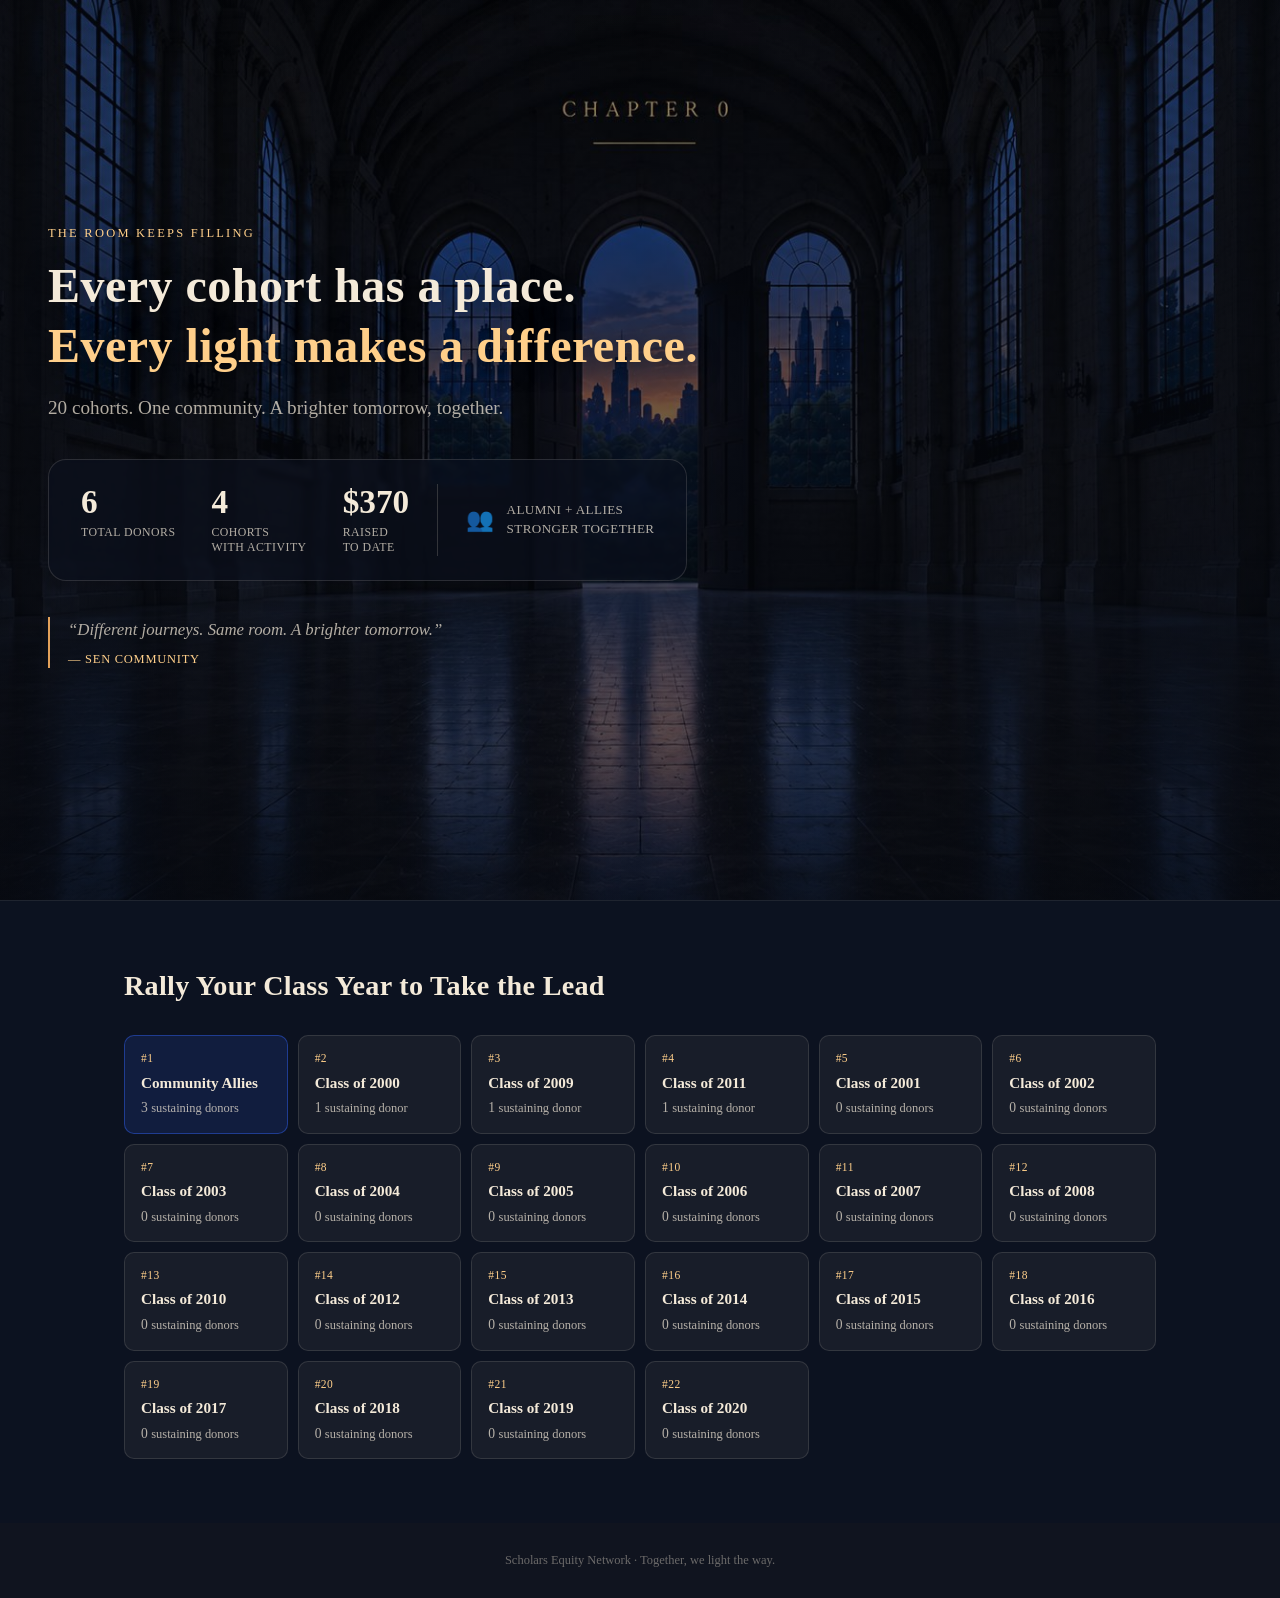
==== leaderboard.html @ 4514fed5 "Tweak cohort headline: 'Rally Your Class Year.' -> 'Rally Your Class Year to Take the Lead'" ====
<!DOCTYPE html>
<html lang="en">
<head>
<meta charset="UTF-8" />
<meta name="viewport" content="width=device-width, initial-scale=1.0" />
<title>Scholars Equity Network — Every Cohort Has a Place</title>
<meta name="description" content="Every cohort has a place. Every light makes a difference. Real-time donor activity across every class year." />
<link rel="stylesheet" href="styles.css" />
<link rel="stylesheet" href="leaderboard.css" />
</head>
<body class="lb-body">

  <!-- ============================================================
       HERO + STATS BAR
       Same 14-frame crossfading library animation as the homepage,
       with the campaign stat row + headline sitting on top instead
       of the single "TAKE YOUR PLACE" hero.
       ============================================================ -->
  <header class="lb-hero" id="hero">
    <div class="hero__room">
      <div class="hero__frame hero__frame--visible" id="heroFrameA" aria-hidden="true"></div>
      <div class="hero__frame" id="heroFrameB" aria-hidden="true"></div>
      <div class="hero__vignette" aria-hidden="true"></div>
    </div>

    <div class="lb-hero__overlay">
      <div class="lb-hero__top">
        <p class="lb-kicker">THE ROOM KEEPS FILLING</p>
        <h1 class="lb-headline">
          Every cohort has a place.<br />
          <span class="lb-headline--accent">Every light makes a difference.</span>
        </h1>
        <p class="lb-subhead" id="lbSubhead">20 cohorts. One community. A brighter tomorrow, together.</p>
      </div>

      <div class="lb-stats" role="status" aria-live="polite">
        <div class="lb-stats__group">
          <div class="lb-stat">
            <span class="lb-stat__value" id="lbTotalDonors">6</span>
            <span class="lb-stat__label">Total Donors</span>
          </div>
          <div class="lb-stat">
            <span class="lb-stat__value" id="lbCohortsActive">4</span>
            <span class="lb-stat__label">Cohorts<br />With Activity</span>
          </div>
          <div class="lb-stat">
            <span class="lb-stat__value" id="lbTotalRaised">$370</span>
            <span class="lb-stat__label">Raised<br />To Date</span>
          </div>
        </div>
        <div class="lb-stats__divider" aria-hidden="true"></div>
        <div class="lb-stats__note">
          <span class="lb-stats__note-icon" aria-hidden="true">&#128101;</span>
          <span>Alumni + Allies<br />Stronger Together</span>
        </div>
      </div>

      <blockquote class="lb-quote">
        &ldquo;Different journeys. Same room. A brighter tomorrow.&rdquo;
        <cite>— SEN Community</cite>
      </blockquote>
    </div>
  </header>

  <!-- ============================================================
       ALL-COHORTS GRID
       Always visible (no "View all cohorts" click needed) --
       reuses the same open-ended card styling as the homepage's
       cohort-explorer section, just without the click-to-reveal.
       ============================================================ -->
  <section class="lb-grid-section" aria-labelledby="lbGridHeading">
    <div class="section-inner">
      <h2 id="lbGridHeading" class="lb-grid-heading">Rally Your Class Year to Take the Lead</h2>
      <div class="cohort-all-grid lb-grid" id="lbCohortGrid">
        <!-- one card per cohort, injected by leaderboard.js -->
      </div>
    </div>
  </section>

  <footer class="site-footer lb-footer">
    <p>Scholars Equity Network &middot; Together, we light the way.</p>
  </footer>

  <script src="data.js"></script>
  <script src="leaderboard.js"></script>
</body>
</html>
---- styles.css ----
/* ============================================================
   styles.css
   Warm community-library aesthetic: navy/charcoal shadows,
   amber light, cream type. Avoids "elite club" / "luxury hotel"
   / corporate-dashboard territory in favor of calm, editorial
   nonprofit design.
   ============================================================ */

:root {
  /* ---- Library background ------------------------------------
     Swap this single variable to change the room image. The 200
     light coordinates in data.js are hand-fit to library-bg.jpg
     (tables/lamps left and right of the center aisle, lamps
     unlit) -- if the image changes significantly, re-check the
     coordinate alignment. A subtle gradient is layered underneath
     as a fallback fade so the top/bottom edges blend into the
     page even if the image doesn't perfectly fill the hero. */
  --library-bg:
    url("library-bg.jpg"),
    linear-gradient(180deg, #0c1220 0%, #121a2e 35%, #1a2338 65%, #0c1220 100%);

  /* SEN-inspired dark blue accents */
  --sen-navy: #000744;
  --sen-blue: #3162f5;

  /* Library palette */
  --charcoal: #10141f;
  --navy-deep: #0c1220;
  --amber: #e3a15a;
  --amber-bright: #ffcf8a;
  --cream: #f4ead9;
  --cream-dim: rgba(244, 234, 217, 0.72);

  --radius-md: 10px;
  --radius-lg: 18px;

  color-scheme: dark;
}

* {
  box-sizing: border-box;
}

html, body {
  margin: 0;
  padding: 0;
}

body {
  font-family: "Iowan Old Style", "Palatino Linotype", Palatino, Georgia, "Times New Roman", serif;
  background: var(--navy-deep);
  color: var(--cream);
  line-height: 1.5;
}

h1, h2, h3 {
  font-family: "Iowan Old Style", Georgia, "Times New Roman", serif;
  font-weight: 600;
  letter-spacing: 0.01em;
  margin: 0;
}

p {
  margin: 0;
}

a {
  color: inherit;
}

.section-inner {
  max-width: 1080px;
  margin: 0 auto;
  padding: 64px 24px;
}

.section-title {
  font-size: clamp(1.5rem, 2.4vw, 2.1rem);
  color: var(--cream);
  margin-bottom: 8px;
}

.section-subtitle {
  color: var(--cream-dim);
  font-size: 1rem;
  margin-bottom: 32px;
}

/* ---- Buttons ------------------------------------------------ */
.btn {
  display: inline-block;
  border: none;
  border-radius: 999px;
  padding: 14px 28px;
  font-family: inherit;
  font-size: 0.85rem;
  font-weight: 700;
  letter-spacing: 0.08em;
  text-transform: uppercase;
  text-decoration: none;
  cursor: pointer;
  transition: transform 0.15s ease, box-shadow 0.15s ease, background 0.15s ease;
}

.btn:focus-visible {
  outline: 3px solid var(--sen-blue);
  outline-offset: 3px;
}

.btn--primary {
  background: linear-gradient(180deg, var(--amber-bright), var(--amber));
  color: #241407;
  box-shadow: 0 8px 24px rgba(227, 161, 90, 0.35);
}

.btn--primary:hover {
  transform: translateY(-1px);
  box-shadow: 0 10px 28px rgba(227, 161, 90, 0.45);
}

.btn--secondary {
  background: var(--sen-blue);
  color: #fff;
}

.btn--secondary:hover {
  transform: translateY(-1px);
}

.btn--ghost {
  background: transparent;
  color: var(--cream);
  border: 1px solid rgba(244, 234, 217, 0.35);
}

.btn--ghost:hover {
  border-color: var(--amber);
  color: var(--amber-bright);
}

.btn--large {
  padding: 18px 36px;
  font-size: 0.95rem;
}

/* ============================================================
   SECTION 1 — HERO / LIVE ROOM
   ============================================================ */
.hero {
  position: relative;
  min-height: 100vh;
  display: grid;
  grid-template-columns: 1fr 320px;
  background: var(--charcoal);
  overflow: hidden;
}

.hero__room {
  position: relative;
  grid-column: 1 / -1;
  grid-row: 1;
  min-height: 100vh;
}

.hero__bg {
  position: absolute;
  inset: 0;
  background-image: var(--library-bg);
  background-size: cover;
  background-position: center;
}

/* ----------------------------------------------------------
   Chapter-frame crossfade layers (replaces the canvas light-dot
   system). Two stacked images; JS toggles which one is opacity:1
   so the transition fades smoothly instead of popping. */
.hero__frame {
  position: absolute;
  inset: 0;
  background-size: cover;
  background-position: center;
  opacity: 0;
  transition: opacity 1.1s ease-in-out;
}

.hero__frame--visible {
  opacity: 1;
}

.hero__vignette {
  position: absolute;
  inset: 0;
  background: radial-gradient(ellipse 80% 70% at 50% 40%, transparent 40%, rgba(6, 9, 16, 0.75) 100%);
  pointer-events: none;
}

.hero__canvas {
  position: absolute;
  inset: 0;
  width: 100%;
  height: 100%;
}

.hero__overlay {
  position: relative;
  z-index: 2;
  grid-column: 1;
  grid-row: 1;
  display: flex;
  flex-direction: column;
  justify-content: space-between;
  min-height: 100vh;
  padding: 32px 48px 64px;
  pointer-events: none;
}

.hero__overlay > * {
  pointer-events: auto;
}

.hero__top {
  display: flex;
  align-items: center;
}

.sen-logo {
  display: flex;
  align-items: center;
}

.sen-logo__image {
  height: 64px;
  width: auto;
  filter: drop-shadow(0 2px 10px rgba(0, 0, 0, 0.45));
}

.hero__content {
  max-width: 620px;
}

/* Both the headline and subhead sit directly on top of the animated
   photo (no solid background behind them), so legibility varies by
   frame -- a bright window or light-colored wall can wash the text
   out. -webkit-text-stroke draws a crisp outline in Chrome/Safari/
   Edge; the layered text-shadow (soft depth shadow + a tight 1px
   outline in all 4 directions) is the universal fallback/backup for
   browsers that ignore text-stroke, so the outline effect holds up
   everywhere, not just WebKit browsers. */
.hero__headline {
  font-size: clamp(2rem, 4.2vw, 3.4rem);
  color: var(--cream);
  -webkit-text-stroke: 1px rgba(6, 9, 16, 0.65);
  text-shadow:
    0 4px 24px rgba(0, 0, 0, 0.5),
    -1px -1px 0 rgba(6, 9, 16, 0.85),
    1px -1px 0 rgba(6, 9, 16, 0.85),
    -1px 1px 0 rgba(6, 9, 16, 0.85),
    1px 1px 0 rgba(6, 9, 16, 0.85);
}

.hero__subhead {
  margin-top: 14px;
  font-size: clamp(1.05rem, 1.6vw, 1.35rem);
  color: var(--cream-dim);
  -webkit-text-stroke: 0.6px rgba(6, 9, 16, 0.65);
  text-shadow:
    0 2px 14px rgba(0, 0, 0, 0.5),
    -1px -1px 0 rgba(6, 9, 16, 0.8),
    1px -1px 0 rgba(6, 9, 16, 0.8),
    -1px 1px 0 rgba(6, 9, 16, 0.8),
    1px 1px 0 rgba(6, 9, 16, 0.8);
}

.hero__progress {
  margin-top: 28px;
}

.hero__progress-line {
  font-size: 1.05rem;
  font-weight: 600;
  color: var(--amber-bright);
}

.hero__progress-remaining {
  margin-top: 2px;
  font-size: 0.9rem;
  color: var(--cream-dim);
}

.hero__progress-bar {
  margin-top: 12px;
  width: 100%;
  max-width: 360px;
  height: 8px;
  border-radius: 999px;
  background: rgba(244, 234, 217, 0.14);
  overflow: hidden;
}

.hero__progress-fill {
  height: 100%;
  width: 42%; /* set dynamically by app.js */
  border-radius: 999px;
  background: linear-gradient(90deg, var(--amber), var(--amber-bright));
  transition: width 0.6s ease;
}

.hero__cta {
  margin-top: 26px;
}

.hero__community-note {
  margin-top: 18px;
  font-size: 0.85rem;
  color: var(--cream-dim);
  font-style: italic;
}

/* Right-side stats panel (desktop) */
.stats-panel {
  position: relative;
  z-index: 2;
  grid-column: 2;
  grid-row: 1;
  align-self: center;
  justify-self: end;
  margin: 32px 32px 0 0;
  padding: 24px;
  width: 280px;
  background: rgba(12, 18, 32, 0.72);
  border: 1px solid rgba(244, 234, 217, 0.12);
  border-radius: var(--radius-lg);
  backdrop-filter: blur(6px);
}

.stats-panel__title {
  font-size: 1rem;
  color: var(--cream);
  margin-bottom: 16px;
}

.stats-panel__list {
  margin: 0 0 16px;
}

.stats-panel__row {
  display: flex;
  justify-content: space-between;
  align-items: baseline;
  padding: 8px 0;
  border-bottom: 1px solid rgba(244, 234, 217, 0.08);
}

.stats-panel__row dt {
  font-size: 0.78rem;
  color: var(--cream-dim);
}

.stats-panel__row dd {
  margin: 0;
  font-weight: 700;
  color: var(--amber-bright);
  font-size: 0.95rem;
}

.stats-panel__note {
  font-size: 0.78rem;
  color: var(--cream-dim);
  line-height: 1.5;
}

/* ============================================================
   SECTION 2 — COHORT EXPLORER
   Background photo: 20 book spines lined up on a desk -- one
   spine per class-year cohort, echoing the section's content.
   A dark scrim sits between the image and the text/buttons so
   contrast stays high regardless of the photo's own brightness.
   ============================================================ */
.cohort-explorer {
  background-image:
    linear-gradient(180deg, rgba(12, 18, 32, 0.55), rgba(16, 20, 31, 0.62) 45%, rgba(12, 18, 32, 0.72)),
    url("cohort-bg.jpg");
  background-size: cover;
  background-position: center;
  background-repeat: no-repeat;
  border-top: 1px solid rgba(244, 234, 217, 0.08);
}

.cohort-nav {
  display: flex;
  flex-wrap: wrap;
  gap: 10px;
  margin-bottom: 18px;
}

.cohort-nav__btn {
  font-family: inherit;
  background: rgba(244, 234, 217, 0.06);
  color: var(--cream);
  border: 1px solid rgba(244, 234, 217, 0.16);
  border-radius: 999px;
  padding: 10px 18px;
  font-size: 0.85rem;
  cursor: pointer;
  transition: background 0.15s ease, border-color 0.15s ease, color 0.15s ease;
}

.cohort-nav__btn:hover {
  border-color: var(--amber);
  color: var(--amber-bright);
}

.cohort-nav__btn:focus-visible {
  outline: 3px solid var(--sen-blue);
  outline-offset: 2px;
}

.cohort-nav__btn[aria-pressed="true"] {
  background: linear-gradient(180deg, var(--amber-bright), var(--amber));
  color: #241407;
  border-color: transparent;
  font-weight: 700;
}

.cohort-reset {
  margin-bottom: 32px;
}

.cohort-all-grid {
  display: grid;
  grid-template-columns: repeat(auto-fit, minmax(150px, 1fr));
  gap: 10px;
  margin-bottom: 32px;
}

/* display:grid above beats the browser's default [hidden]{display:none}
   rule, so without this the grid never actually disappears once shown.
   Same fix needed anywhere else `hidden` is combined with a custom
   display value. */
.cohort-all-grid[hidden] {
  display: none;
}

.cohort-all-grid__card {
  display: flex;
  flex-direction: column;
  align-items: flex-start;
  gap: 4px;
  font-family: inherit;
  text-align: left;
  background: rgba(244, 234, 217, 0.05);
  border: 1px solid rgba(244, 234, 217, 0.12);
  border-radius: var(--radius-md, 10px);
  padding: 14px 16px;
  cursor: pointer;
  transition: background 0.15s ease, border-color 0.15s ease;
}

.cohort-all-grid__card:hover {
  border-color: var(--amber);
  background: rgba(244, 234, 217, 0.09);
}

.cohort-all-grid__card:focus-visible {
  outline: 3px solid var(--sen-blue);
  outline-offset: 2px;
}

.cohort-all-grid__rank {
  font-size: 0.72rem;
  color: var(--amber-bright);
  text-transform: uppercase;
  letter-spacing: 0.04em;
}

.cohort-all-grid__label {
  font-size: 0.95rem;
  font-weight: 700;
  color: var(--cream);
}

.cohort-all-grid__count {
  font-size: 0.85rem;
  color: var(--cream-dim);
}

.cohort-all-grid__of {
  font-size: 0.78rem;
}

.cohort-panel {
  background: rgba(244, 234, 217, 0.04);
  border: 1px solid rgba(244, 234, 217, 0.12);
  border-radius: var(--radius-lg);
  padding: 28px;
  max-width: 520px;
}

.cohort-panel__year {
  font-size: 1.4rem;
  color: var(--amber-bright);
  margin-bottom: 18px;
}

.cohort-panel__stats {
  display: flex;
  gap: 28px;
  margin-bottom: 18px;
  flex-wrap: wrap;
}

.cohort-panel__stat {
  display: flex;
  flex-direction: column;
}

.cohort-panel__stat-value {
  font-size: 1.6rem;
  font-weight: 700;
  color: var(--cream);
}

.cohort-panel__stat-label {
  font-size: 0.78rem;
  color: var(--cream-dim);
  text-transform: uppercase;
  letter-spacing: 0.04em;
}

.cohort-panel__bar {
  height: 8px;
  border-radius: 999px;
  background: rgba(244, 234, 217, 0.12);
  overflow: hidden;
  margin-bottom: 22px;
}

.cohort-panel__bar-fill {
  height: 100%;
  width: 0%;
  background: linear-gradient(90deg, var(--amber), var(--amber-bright));
  border-radius: 999px;
  transition: width 0.5s ease;
}

/* ============================================================
   SECTION 3 — LEADERBOARD
   Background photo: a single bright reading lamp on a foreground
   desk, more lamps glowing down the room -- echoes "who's showing
   up" (one lit spot standing out, more lit further back). Same
   dark-scrim approach as the cohort section for text contrast.
   ============================================================ */
.leaderboard {
  background-image:
    linear-gradient(180deg, rgba(16, 20, 31, 0.55), rgba(16, 20, 31, 0.62) 45%, rgba(16, 20, 31, 0.72)),
    url("leaderboard-bg.jpg");
  background-size: cover;
  background-position: center;
  background-repeat: no-repeat;
  border-top: 1px solid rgba(244, 234, 217, 0.08);
}

.leaderboard__cards {
  display: grid;
  grid-template-columns: repeat(auto-fit, minmax(220px, 1fr));
  gap: 14px;
  margin-bottom: 28px;
}

.leaderboard__card {
  display: flex;
  align-items: center;
  gap: 14px;
  background: rgba(244, 234, 217, 0.04);
  border: 1px solid rgba(244, 234, 217, 0.1);
  border-radius: var(--radius-md);
  padding: 16px 18px;
}

.leaderboard__card-rank {
  font-size: 1.1rem;
  font-weight: 800;
  color: var(--amber-bright);
  min-width: 32px;
}

.leaderboard__card-body {
  display: flex;
  flex-direction: column;
}

.leaderboard__card-year {
  font-weight: 700;
  color: var(--cream);
}

.leaderboard__card-progress {
  font-size: 0.82rem;
  color: var(--cream-dim);
}

.leaderboard__mover {
  display: flex;
  flex-wrap: wrap;
  gap: 10px;
  align-items: baseline;
  background: rgba(49, 98, 245, 0.12);
  border: 1px solid rgba(49, 98, 245, 0.3);
  border-radius: var(--radius-md);
  padding: 14px 20px;
}

.leaderboard__mover-label {
  font-size: 0.78rem;
  text-transform: uppercase;
  letter-spacing: 0.06em;
  color: #9db4ff;
  font-weight: 700;
}

.leaderboard__mover-detail {
  color: var(--cream);
  font-weight: 600;
}

/* ============================================================
   SECTION 4 — YESTERDAY VS TODAY
   ============================================================ */
.daily-change {
  background: linear-gradient(180deg, var(--charcoal), var(--navy-deep));
  border-top: 1px solid rgba(244, 234, 217, 0.08);
  text-align: center;
}

.daily-change .section-inner {
  display: flex;
  flex-direction: column;
  align-items: center;
}

.daily-change__compare {
  display: flex;
  align-items: center;
  gap: 24px;
  margin: 12px 0 28px;
}

.daily-change__stat {
  display: flex;
  flex-direction: column;
  align-items: center;
  gap: 4px;
}

.daily-change__stat-label {
  font-size: 0.78rem;
  text-transform: uppercase;
  letter-spacing: 0.06em;
  color: var(--cream-dim);
}

.daily-change__stat-value {
  font-size: 1.6rem;
  font-weight: 700;
  color: var(--amber-bright);
}

.daily-change__arrow {
  font-size: 1.4rem;
  color: var(--cream-dim);
}

.daily-change__summary {
  margin-top: 20px;
  color: var(--cream-dim);
  font-style: italic;
}

/* ============================================================
   SECTION 5 — DONATION MOMENT DEMO
   ============================================================ */
.donor-demo {
  background: var(--navy-deep);
  border-top: 1px solid rgba(244, 234, 217, 0.08);
  text-align: center;
}

.donor-demo .section-inner {
  display: flex;
  flex-direction: column;
  align-items: center;
}

.donor-demo__moment {
  margin-top: 32px;
  padding: 28px 32px;
  background: rgba(227, 161, 90, 0.1);
  border: 1px solid rgba(227, 161, 90, 0.35);
  border-radius: var(--radius-lg);
  max-width: 440px;
}

.donor-demo__moment-title {
  font-size: 1.5rem;
  color: var(--amber-bright);
  font-weight: 700;
  margin-bottom: 6px;
}

.donor-demo__moment-detail {
  color: var(--cream);
  margin-bottom: 20px;
}

.donor-demo__moment-actions {
  display: flex;
  gap: 12px;
  justify-content: center;
  flex-wrap: wrap;
}

/* ============================================================
   SECTION 6 — CAMPAIGN GOAL STATE
   ============================================================ */
.goal-state {
  background: radial-gradient(ellipse 70% 60% at 50% 30%, rgba(255, 207, 138, 0.18), transparent 65%), var(--navy-deep);
  border-top: 1px solid rgba(244, 234, 217, 0.08);
  text-align: center;
}

.goal-state__headline {
  font-size: clamp(2rem, 4vw, 3rem);
  color: var(--amber-bright);
  margin-bottom: 12px;
}

.goal-state__copy {
  color: var(--cream);
  font-size: 1.1rem;
  margin-bottom: 8px;
}

.goal-state__community-note {
  color: var(--cream-dim);
  font-style: italic;
}

/* ============================================================
   FOOTER + TOAST
   ============================================================ */
.site-footer {
  padding: 28px 24px;
  text-align: center;
  font-size: 0.78rem;
  color: rgba(244, 234, 217, 0.4);
  background: var(--charcoal);
}

.toast {
  position: fixed;
  left: 50%;
  bottom: 28px;
  transform: translateX(-50%) translateY(20px);
  background: var(--sen-navy);
  color: var(--cream);
  border: 1px solid rgba(49, 98, 245, 0.5);
  padding: 12px 22px;
  border-radius: 999px;
  font-size: 0.85rem;
  opacity: 0;
  pointer-events: none;
  transition: opacity 0.25s ease, transform 0.25s ease;
  z-index: 100;
}

.toast.is-visible {
  opacity: 1;
  transform: translateX(-50%) translateY(0);
}

/* ============================================================
   RESPONSIVE — MOBILE
   ============================================================ */
@media (max-width: 900px) {
  .hero {
    grid-template-columns: 1fr;
  }

  .hero__overlay {
    grid-column: 1;
    padding: 24px 20px 40px;
    /* On mobile, .hero switches to a stacked (non-grid) flex column,
       so .hero__overlay no longer overlaps the hero image -- it
       flows in normal document flow right below it. Its desktop
       min-height:100vh + justify-content:space-between rules were
       built for the overlapping/grid layout; left as-is here they
       reserve a full extra screen height and shove the logo and
       headline to opposite ends of it, leaving a large dead gap
       between them. */
    min-height: auto;
    justify-content: flex-start;
    gap: 28px;
  }

  .stats-panel {
    grid-column: 1;
    grid-row: 2;
    justify-self: stretch;
    margin: 0 20px 24px;
    width: auto;
    position: relative;
    z-index: 2;
  }

  .hero__room {
    min-height: 78vh;
  }

  /* NOTE: .hero stays display:grid (inherited from the base rule) on
     mobile, same as desktop -- hero__room and hero__overlay share
     grid-column:1/grid-row:1 so the headline overlaps the animation
     instead of sitting in a separate block below it. (A stray
     display:flex override used to live here and broke that overlap
     -- the stats-panel grid-row:2 rule above was already written
     assuming the grid stays intact, so removing the override was
     the fix, not a new layout.) */

  .cohort-nav {
    flex-wrap: nowrap;
    overflow-x: auto;
    padding-bottom: 8px;
    -webkit-overflow-scrolling: touch;
  }

  .cohort-nav__btn {
    flex: 0 0 auto;
  }

  .leaderboard__cards {
    grid-template-columns: 1fr;
  }

  .section-inner {
    padding: 48px 20px;
  }
}

/* ============================================================
   ACCESSIBILITY — reduced motion
   ============================================================ */
@media (prefers-reduced-motion: reduce) {
  .btn,
  .hero__progress-fill,
  .cohort-panel__bar-fill,
  .toast {
    transition: none !important;
  }
}
---- leaderboard.css ----
/* ============================================================
   leaderboard.css
   Page-specific styles for leaderboard.html ("Option 2").
   Loaded after styles.css -- reuses its CSS variables, .hero__*
   frame-crossfade classes, .section-inner, .cohort-all-grid, and
   .cohort-all-grid__card. Every selector here is prefixed .lb-
   so nothing in here can ever collide with or override a rule
   on the homepage.
   ============================================================ */

.lb-hero {
  /* .hero__room (the frame-crossfade layer, shared with the
     homepage) and .lb-hero__overlay both sit in this single grid
     cell so they stack on top of each other -- same trick the
     homepage's .hero uses. Without display:grid here, .hero__room's
     own min-height:100vh pushes the overlay entirely below the
     fold instead of overlapping it. */
  display: grid;
  position: relative;
  min-height: 92vh;
  background: var(--charcoal);
  overflow: hidden;
}

.lb-hero .hero__room {
  grid-column: 1;
  grid-row: 1;
}

.lb-hero__overlay {
  position: relative;
  z-index: 2;
  grid-column: 1;
  grid-row: 1;
  display: flex;
  flex-direction: column;
  justify-content: center;
  gap: 36px;
  min-height: 92vh;
  padding: 48px 48px 56px;
}

/* Each of the 14 frame images has its own "CHAPTER N / quote" caption
   baked in, roughly vertically centered -- exactly where our real
   headline sits too. On wide desktop crops there's enough clearance
   for both, but on a narrow mobile crop (background-size:cover zooms
   in more) the two collide and become unreadable. A soft dark wash
   behind the text, strongest in the middle band, keeps the real
   headline legible no matter which frame or crop is showing --
   without fully blacking out the photo. */
.lb-hero__overlay::before {
  content: "";
  position: absolute;
  inset: 0;
  z-index: -1;
  background: linear-gradient(
    180deg,
    rgba(6, 9, 16, 0.15) 0%,
    rgba(6, 9, 16, 0.55) 28%,
    rgba(6, 9, 16, 0.6) 62%,
    rgba(6, 9, 16, 0.2) 100%
  );
  pointer-events: none;
}

.lb-kicker {
  font-size: 0.78rem;
  letter-spacing: 0.18em;
  color: var(--amber-bright);
  text-transform: uppercase;
  margin-bottom: 14px;
}

.lb-headline {
  font-size: clamp(1.9rem, 3.8vw, 3rem);
  color: var(--cream);
  line-height: 1.25;
  text-shadow: 0 4px 24px rgba(0, 0, 0, 0.5);
  max-width: 760px;
}

.lb-headline--accent {
  color: var(--amber-bright);
}

.lb-subhead {
  margin-top: 18px;
  font-size: clamp(1rem, 1.5vw, 1.2rem);
  color: var(--cream-dim);
  max-width: 640px;
}

/* ---- Stats row ------------------------------------------------ */
.lb-stats {
  display: flex;
  flex-wrap: wrap;
  align-items: center;
  gap: 28px;
  background: rgba(12, 18, 32, 0.55);
  border: 1px solid rgba(244, 234, 217, 0.14);
  border-radius: var(--radius-lg);
  padding: 24px 32px;
  max-width: fit-content;
  backdrop-filter: blur(2px);
}

.lb-stats__group {
  display: flex;
  gap: 36px;
  flex-wrap: wrap;
}

.lb-stat {
  display: flex;
  flex-direction: column;
}

.lb-stat__value {
  font-size: clamp(1.6rem, 2.6vw, 2.1rem);
  font-weight: 700;
  color: var(--cream);
  line-height: 1.1;
}

.lb-stat__label {
  margin-top: 4px;
  font-size: 0.74rem;
  color: var(--cream-dim);
  text-transform: uppercase;
  letter-spacing: 0.04em;
  line-height: 1.3;
}

.lb-stats__divider {
  width: 1px;
  align-self: stretch;
  background: rgba(244, 234, 217, 0.18);
}

.lb-stats__note {
  display: flex;
  align-items: center;
  gap: 12px;
  font-size: 0.82rem;
  color: var(--cream-dim);
  text-transform: uppercase;
  letter-spacing: 0.03em;
  line-height: 1.4;
}

.lb-stats__note-icon {
  font-size: 1.4rem;
}

/* ---- Quote ------------------------------------------------ */
.lb-quote {
  margin: 0;
  max-width: 480px;
  font-style: italic;
  font-size: 1.05rem;
  color: var(--cream-dim);
  border-left: 2px solid var(--amber);
  padding-left: 18px;
}

.lb-quote cite {
  display: block;
  margin-top: 8px;
  font-style: normal;
  font-size: 0.78rem;
  letter-spacing: 0.06em;
  text-transform: uppercase;
  color: var(--amber-bright);
}

/* ---- Cohort grid section ------------------------------------- */
.lb-grid-section {
  background: var(--navy-deep);
  border-top: 1px solid rgba(244, 234, 217, 0.08);
}

.lb-grid-heading {
  font-size: clamp(1.4rem, 2.2vw, 1.9rem);
  color: var(--cream);
  margin-bottom: 28px;
}

.lb-grid {
  /* .cohort-all-grid already provides the grid layout + gap;
     this page just never hides it. */
  margin-bottom: 0;
}

.lb-grid__card--ally {
  background: rgba(49, 98, 245, 0.14);
  border-color: rgba(49, 98, 245, 0.45);
}

.lb-grid__card--ally:hover {
  border-color: var(--sen-blue);
  background: rgba(49, 98, 245, 0.2);
}

.lb-footer {
  text-align: center;
}

@media (max-width: 720px) {
  .lb-hero__overlay {
    padding: 32px 24px 40px;
  }

  .lb-stats {
    padding: 20px;
    gap: 18px;
  }

  .lb-stats__group {
    gap: 22px;
  }
}
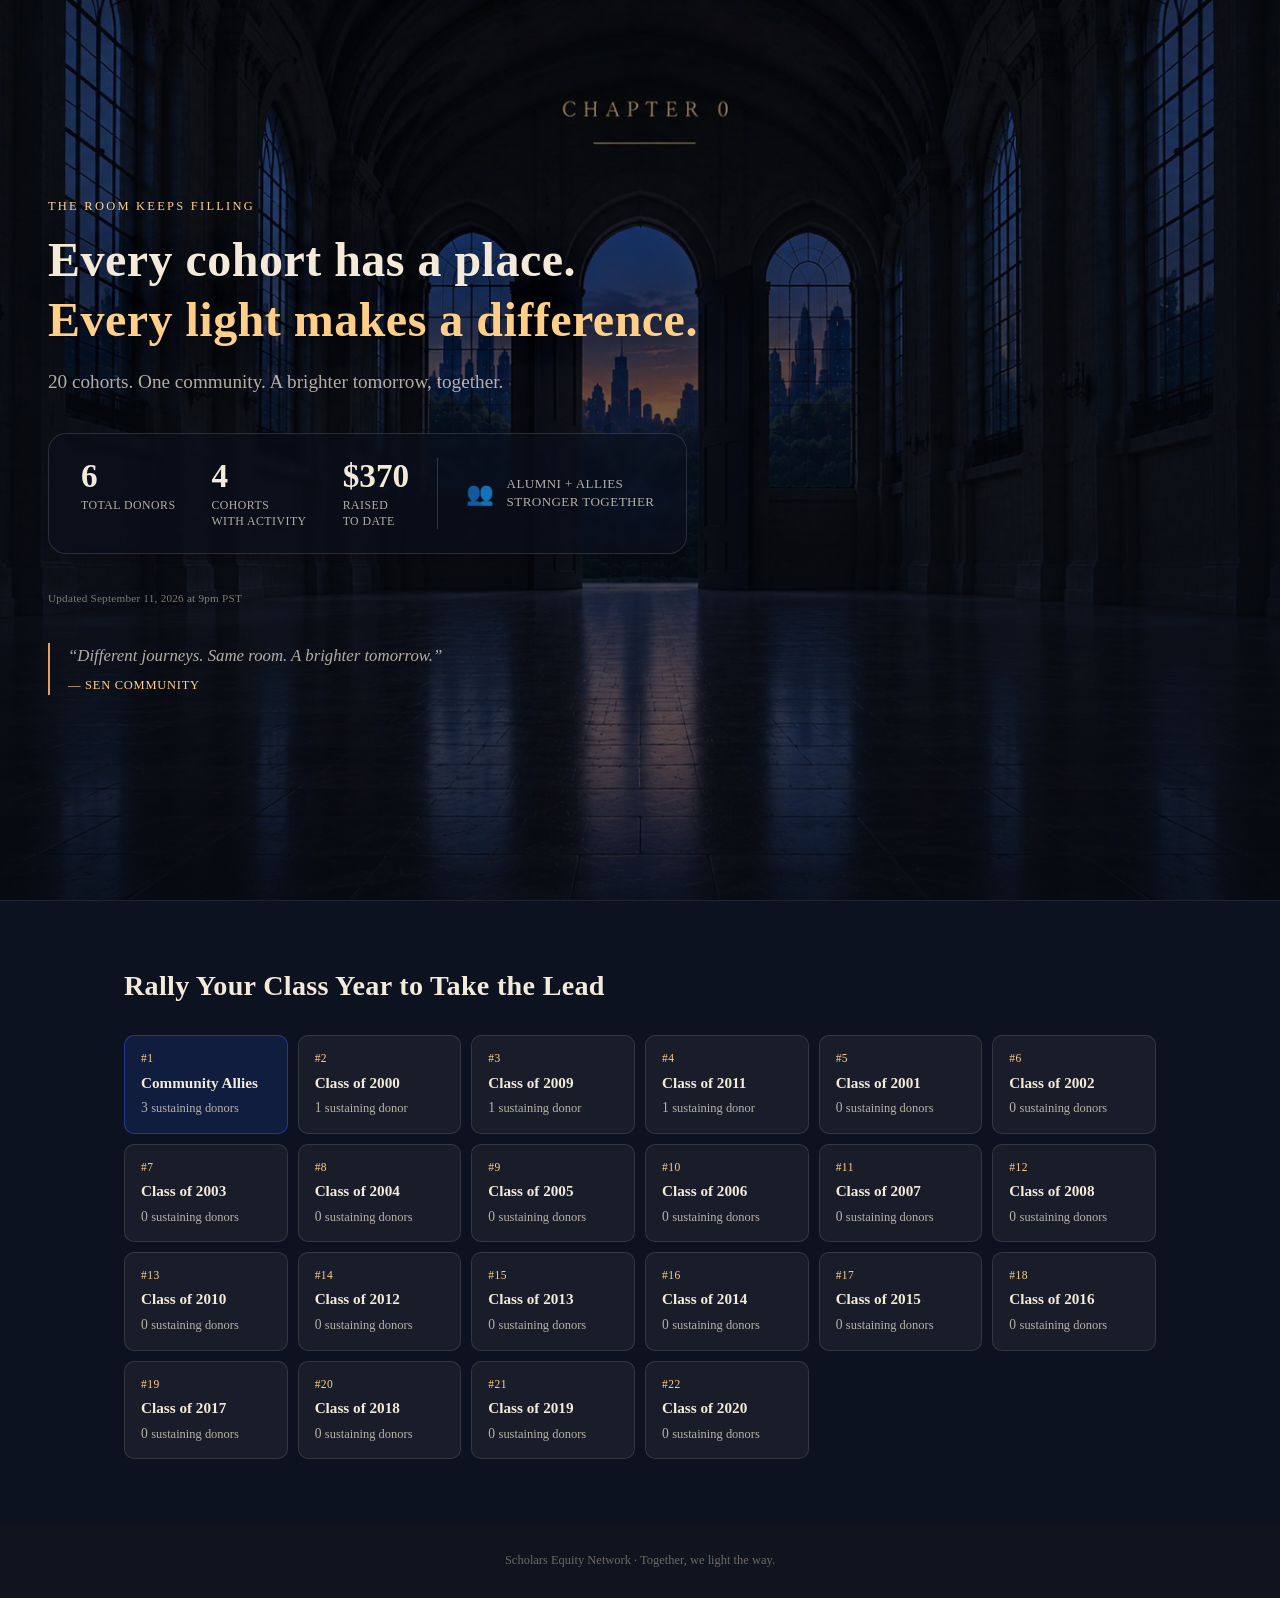
==== commit 459fd788: "Add 'Updated [date] at 9pm PST' timestamp to both pages Shows next to the stats panel/bar on index.h" ====
--- a/leaderboard.html
+++ b/leaderboard.html
@@ -54,6 +54,7 @@
           <span>Alumni + Allies<br />Stronger Together</span>
         </div>
       </div>
+      <p class="lb-updated" id="lbLastUpdated">Updated September 11, 2026 at 9pm PST</p>
 
       <blockquote class="lb-quote">
         &ldquo;Different journeys. Same room. A brighter tomorrow.&rdquo;
--- a/styles.css
+++ b/styles.css
@@ -369,6 +369,13 @@
   line-height: 1.5;
 }
 
+.stats-panel__updated {
+  margin-top: 12px;
+  font-size: 0.7rem;
+  color: rgba(244, 234, 217, 0.5);
+  letter-spacing: 0.02em;
+}
+
 /* ============================================================
    SECTION 2 — COHORT EXPLORER
    Background photo: 20 book spines lined up on a desk -- one
--- a/leaderboard.css
+++ b/leaderboard.css
@@ -152,6 +152,13 @@
   font-size: 1.4rem;
 }
 
+.lb-updated {
+  margin: 0;
+  font-size: 0.7rem;
+  color: rgba(244, 234, 217, 0.5);
+  letter-spacing: 0.02em;
+}
+
 /* ---- Quote ------------------------------------------------ */
 .lb-quote {
   margin: 0;
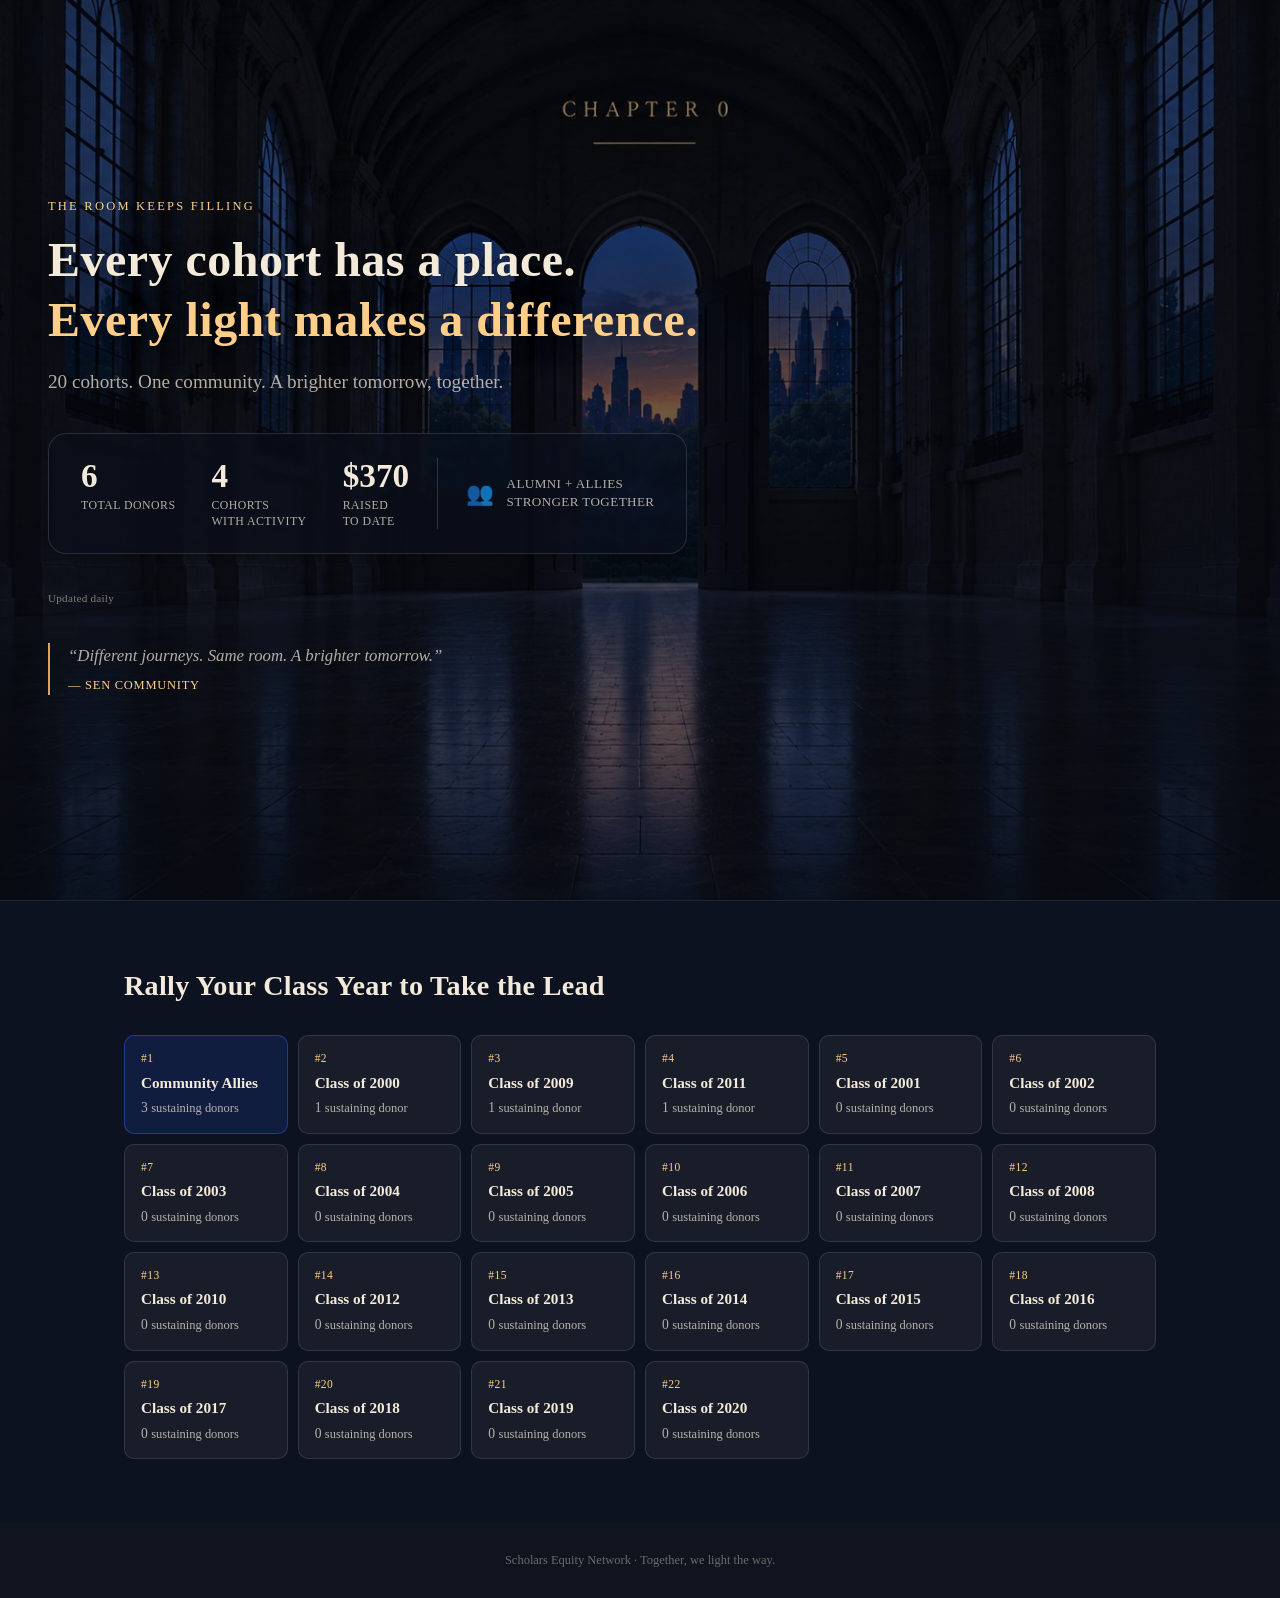
==== commit 80763d0b: "Change 'Updated [date] at 9pm PST' to 'Updated daily' A precise timestamp implied more automation th" ====
--- a/leaderboard.html
+++ b/leaderboard.html
@@ -54,7 +54,7 @@
           <span>Alumni + Allies<br />Stronger Together</span>
         </div>
       </div>
-      <p class="lb-updated" id="lbLastUpdated">Updated September 11, 2026 at 9pm PST</p>
+      <p class="lb-updated" id="lbLastUpdated" title="Last updated September 11, 2026">Updated daily</p>
 
       <blockquote class="lb-quote">
         &ldquo;Different journeys. Same room. A brighter tomorrow.&rdquo;
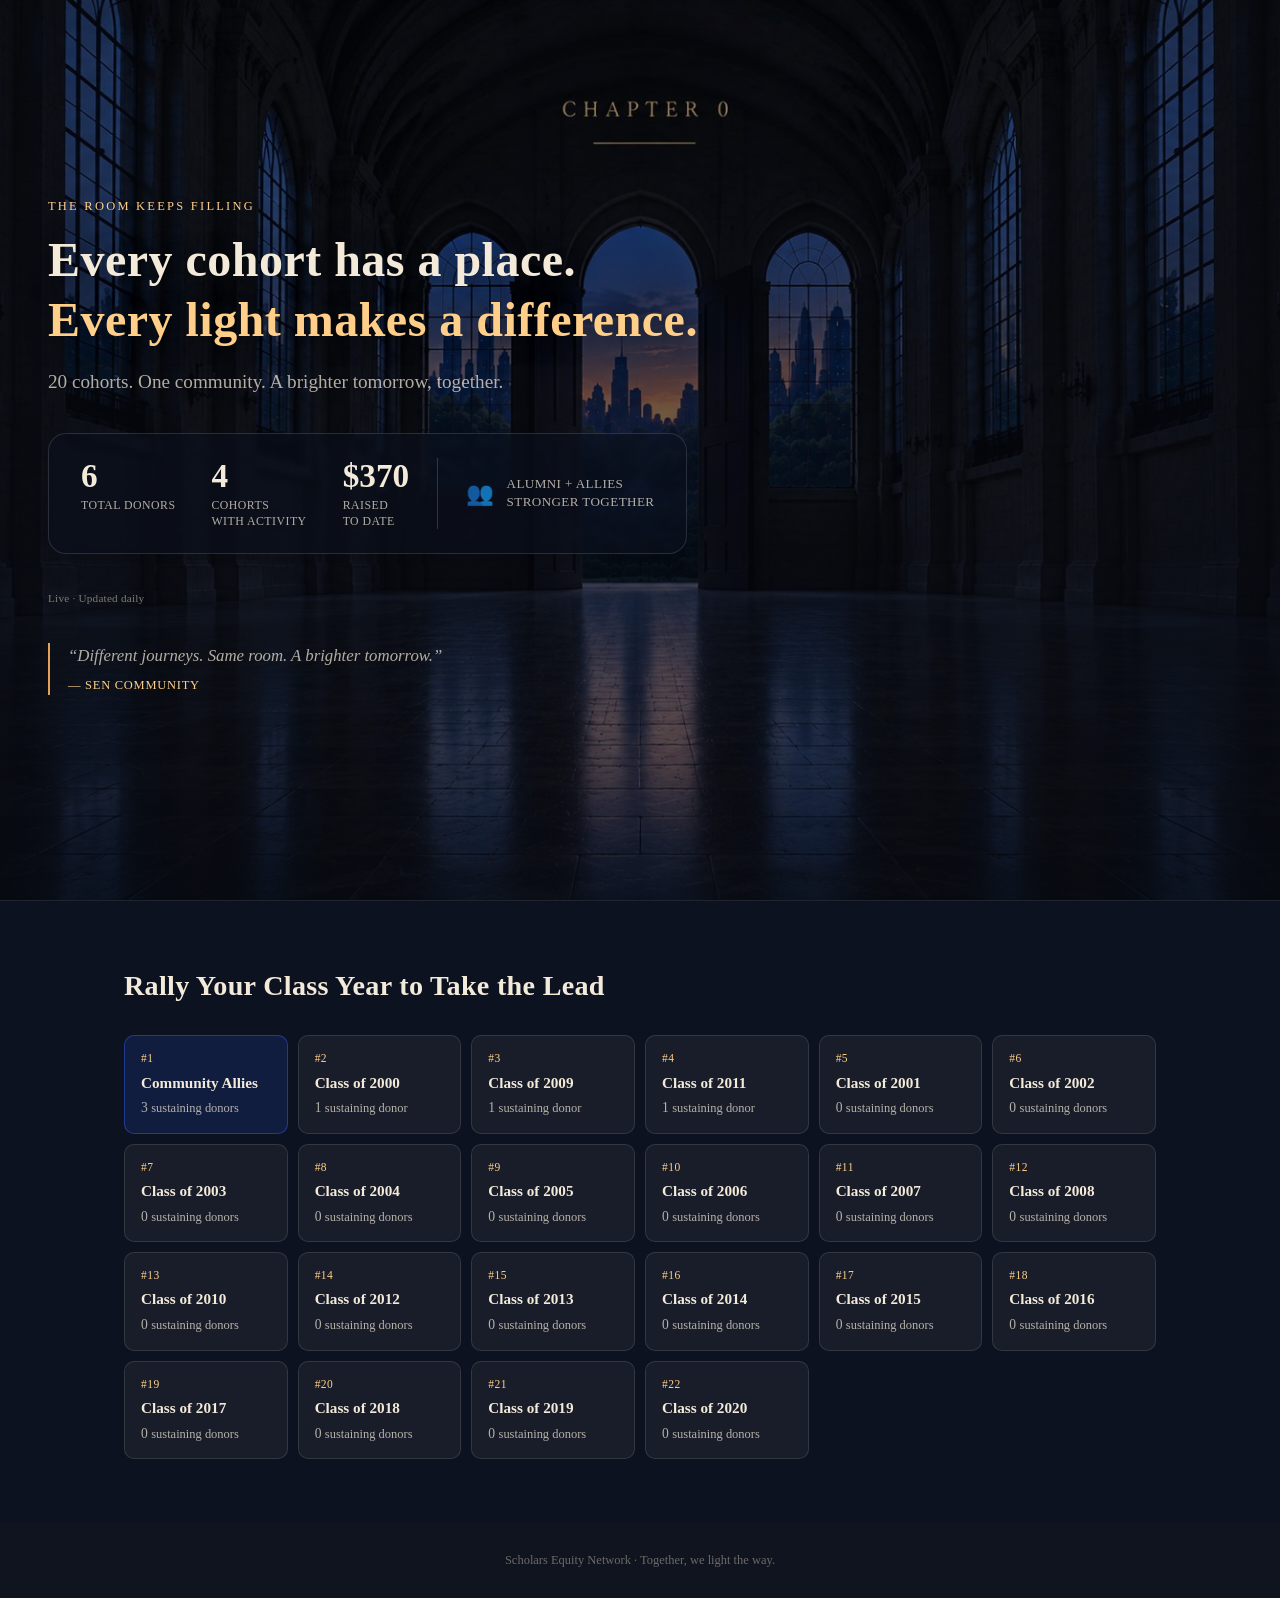
==== commit 700c7cc2: "Update timestamp label: 'Updated daily' -> 'Live · Updated daily'" ====
--- a/leaderboard.html
+++ b/leaderboard.html
@@ -54,7 +54,7 @@
           <span>Alumni + Allies<br />Stronger Together</span>
         </div>
       </div>
-      <p class="lb-updated" id="lbLastUpdated" title="Last updated September 11, 2026">Updated daily</p>
+      <p class="lb-updated" id="lbLastUpdated" title="Last updated September 11, 2026">Live &middot; Updated daily</p>
 
       <blockquote class="lb-quote">
         &ldquo;Different journeys. Same room. A brighter tomorrow.&rdquo;
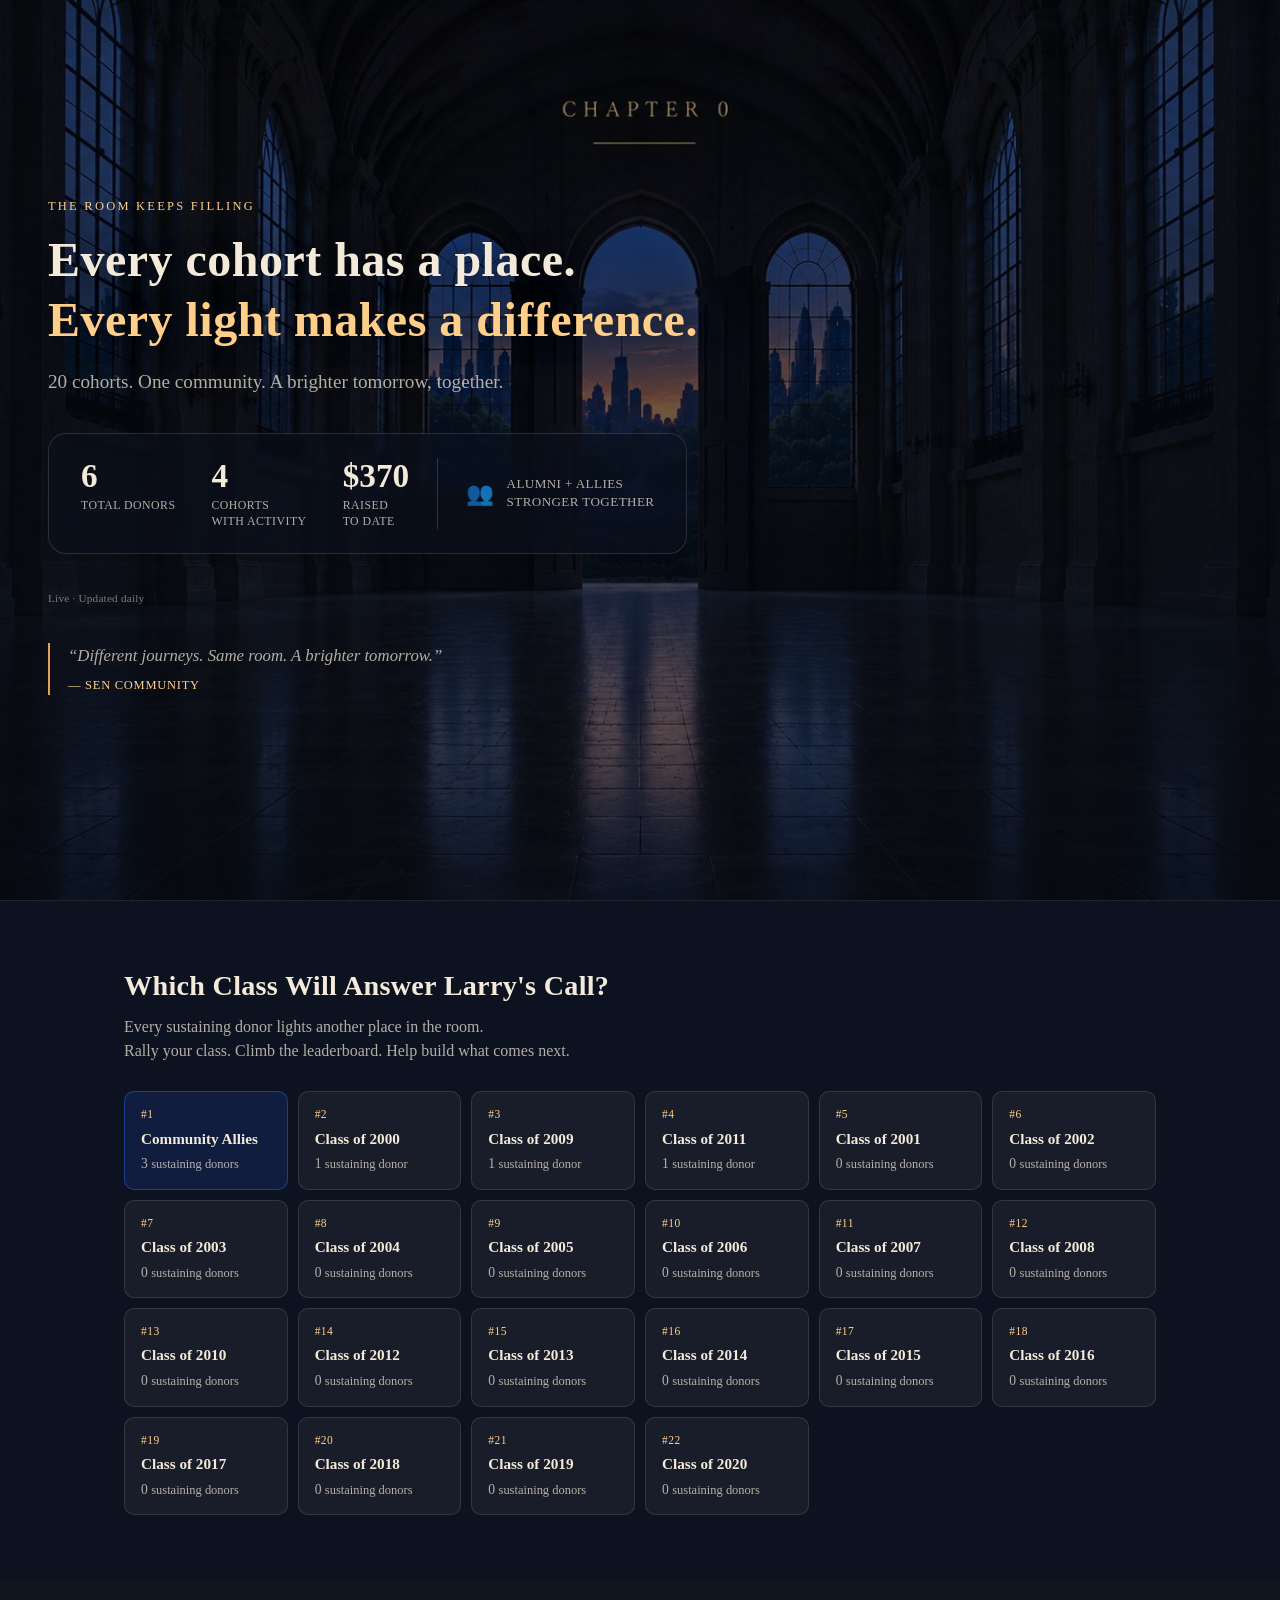
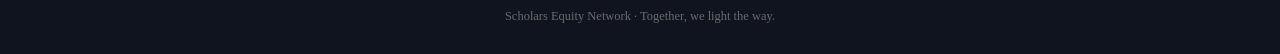
==== commit 961eeddb: "Update cohort section + daily-change headings for the Larry narrative Cohort section: 'Rally Your Cl" ====
--- a/leaderboard.html
+++ b/leaderboard.html
@@ -71,7 +71,8 @@
        ============================================================ -->
   <section class="lb-grid-section" aria-labelledby="lbGridHeading">
     <div class="section-inner">
-      <h2 id="lbGridHeading" class="lb-grid-heading">Rally Your Class Year to Take the Lead</h2>
+      <h2 id="lbGridHeading" class="lb-grid-heading">Which Class Will Answer Larry's Call?</h2>
+      <p class="lb-grid-subtitle">Every sustaining donor lights another place in the room.<br />Rally your class. Climb the leaderboard. Help build what comes next.</p>
       <div class="cohort-all-grid lb-grid" id="lbCohortGrid">
         <!-- one card per cohort, injected by leaderboard.js -->
       </div>
--- a/styles.css
+++ b/styles.css
@@ -258,8 +258,26 @@
     1px 1px 0 rgba(6, 9, 16, 0.85);
 }
 
+/* Narrative copy between the headline and the "THE ROOM KEEPS
+   FILLING" kicker -- same legibility treatment (outline + shadow)
+   as the headline/subhead since it sits on the same photo. */
+.hero__story {
+  margin-top: 18px;
+  max-width: 560px;
+  font-size: clamp(1.05rem, 1.7vw, 1.3rem);
+  line-height: 1.5;
+  color: var(--cream);
+  -webkit-text-stroke: 0.5px rgba(6, 9, 16, 0.55);
+  text-shadow:
+    0 2px 16px rgba(0, 0, 0, 0.5),
+    -1px -1px 0 rgba(6, 9, 16, 0.75),
+    1px -1px 0 rgba(6, 9, 16, 0.75),
+    -1px 1px 0 rgba(6, 9, 16, 0.75),
+    1px 1px 0 rgba(6, 9, 16, 0.75);
+}
+
 .hero__subhead {
-  margin-top: 14px;
+  margin-top: 22px;
   font-size: clamp(1.05rem, 1.6vw, 1.35rem);
   color: var(--cream-dim);
   -webkit-text-stroke: 0.6px rgba(6, 9, 16, 0.65);
--- a/leaderboard.css
+++ b/leaderboard.css
@@ -189,6 +189,13 @@
 .lb-grid-heading {
   font-size: clamp(1.4rem, 2.2vw, 1.9rem);
   color: var(--cream);
+  margin-bottom: 8px;
+}
+
+.lb-grid-subtitle {
+  color: var(--cream-dim);
+  font-size: 1rem;
+  line-height: 1.5;
   margin-bottom: 28px;
 }
 
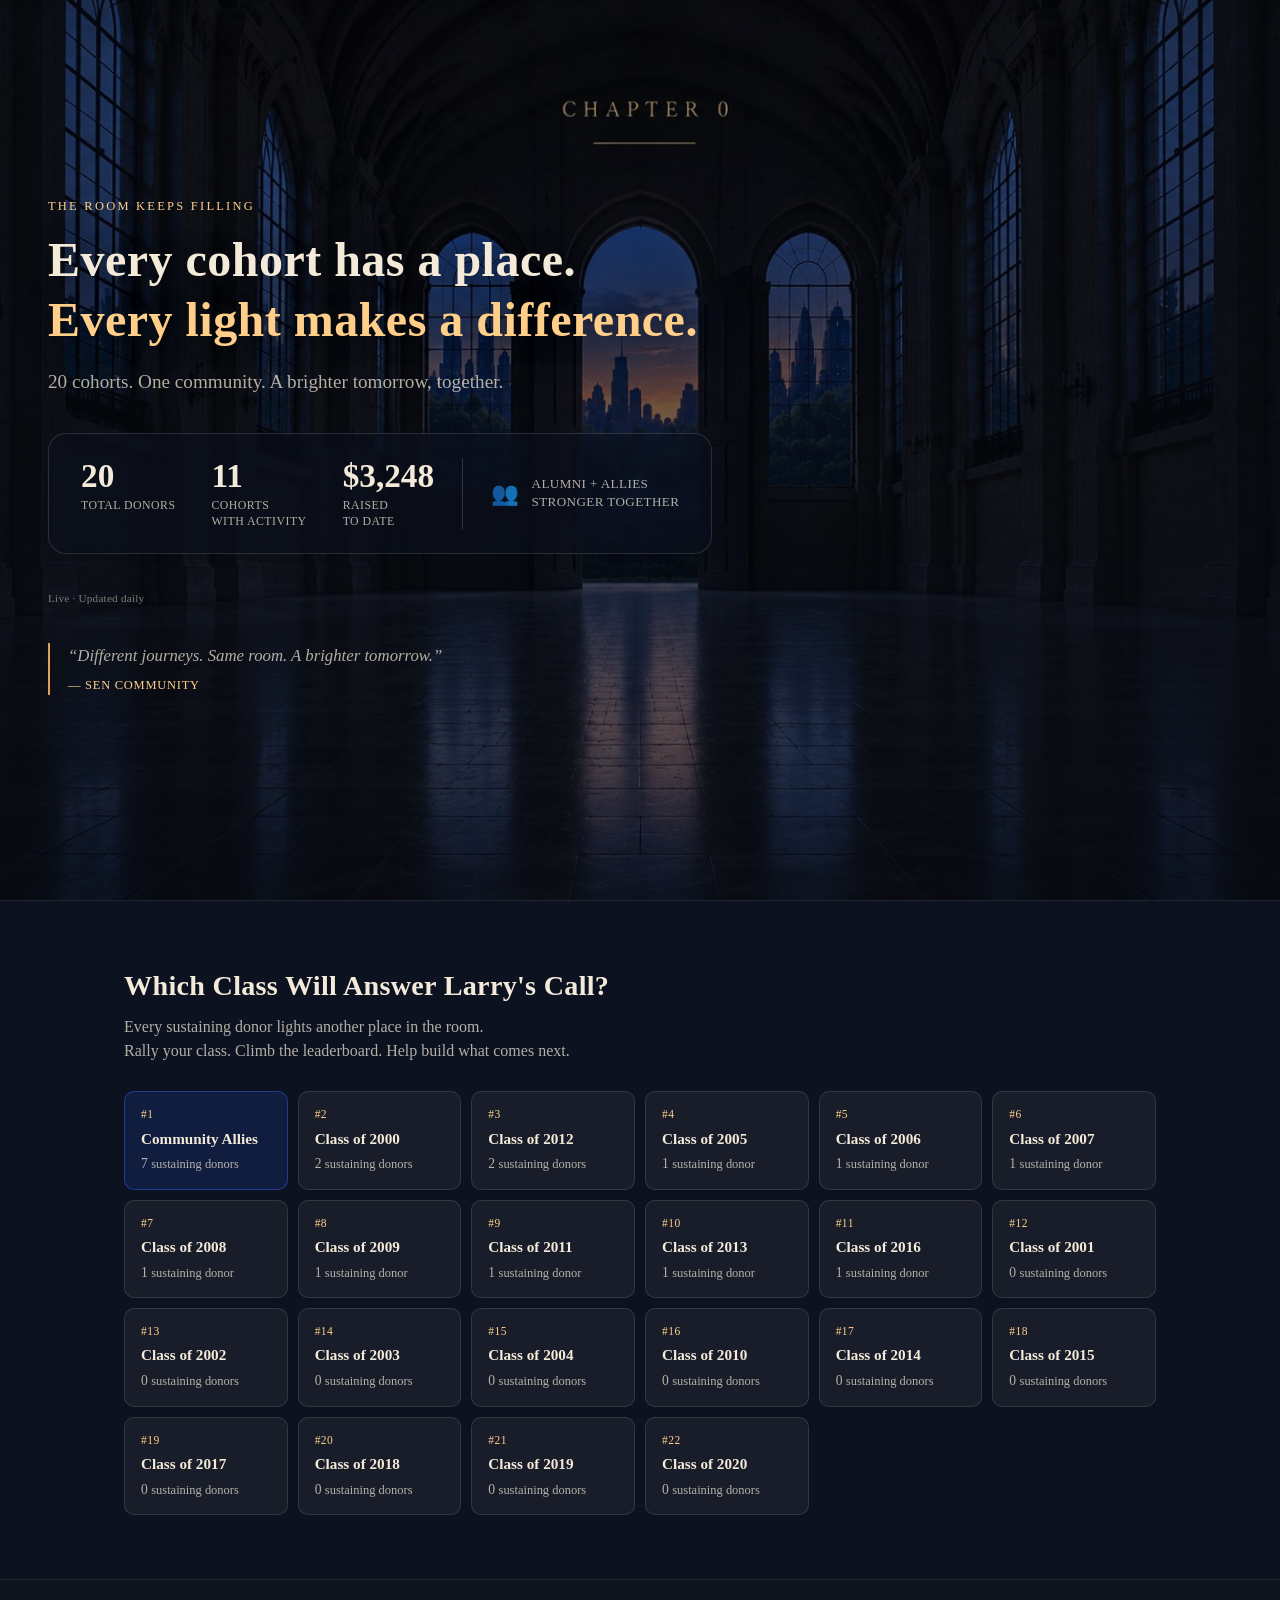
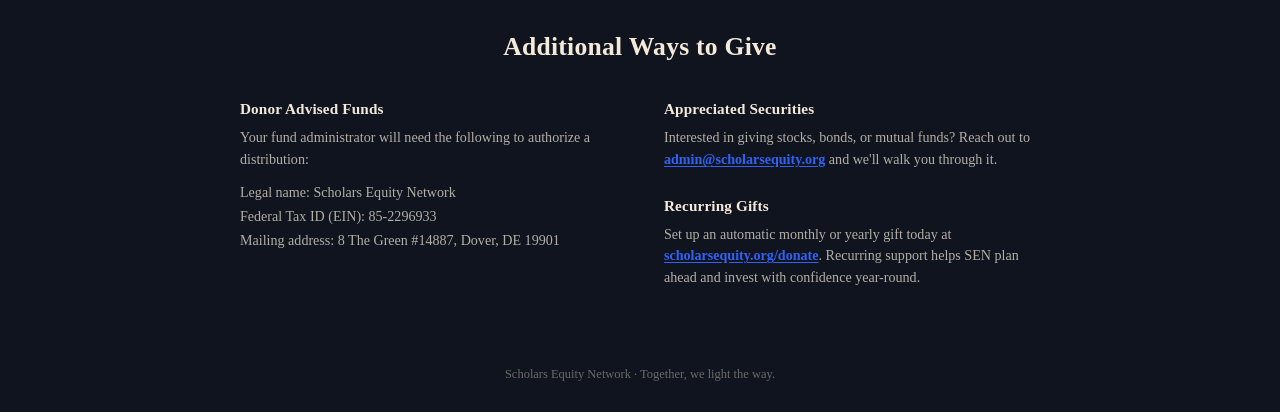
==== commit 56491e91: "Add Additional Ways to Give section to leaderboard page (DAF, appreciated securities, recurring gift" ====
--- a/leaderboard.html
+++ b/leaderboard.html
@@ -79,6 +79,33 @@
     </div>
   </section>
 
+  <!-- ============================================================
+       ADDITIONAL WAYS TO GIVE
+       Inspired by a printed Whitman College giving-card layout Chau
+       liked -- two-column reference card above the footer for donors
+       who need DAF/securities/recurring-gift instructions rather than
+       a one-time credit-card gift.
+       ============================================================ -->
+  <section class="ways-to-give" aria-labelledby="waysToGiveHeading">
+    <div class="section-inner ways-to-give__inner">
+      <h2 id="waysToGiveHeading" class="ways-to-give__title">Additional Ways to Give</h2>
+      <div class="ways-to-give__grid">
+        <div class="ways-to-give__col">
+          <h3 class="ways-to-give__heading">Donor Advised Funds</h3>
+          <p class="ways-to-give__body">Your fund administrator will need the following to authorize a distribution:</p>
+          <p class="ways-to-give__detail">Legal name: Scholars Equity Network<br />Federal Tax ID (EIN): 85-2296933<br />Mailing address: 8 The Green #14887, Dover, DE 19901</p>
+        </div>
+        <div class="ways-to-give__col">
+          <h3 class="ways-to-give__heading">Appreciated Securities</h3>
+          <p class="ways-to-give__body">Interested in giving stocks, bonds, or mutual funds? Reach out to <a href="mailto:admin@scholarsequity.org">admin@scholarsequity.org</a> and we'll walk you through it.</p>
+
+          <h3 class="ways-to-give__heading">Recurring Gifts</h3>
+          <p class="ways-to-give__body">Set up an automatic monthly or yearly gift today at <a href="https://scholarsequity.org/donate">scholarsequity.org/donate</a>. Recurring support helps SEN plan ahead and invest with confidence year-round.</p>
+        </div>
+      </div>
+    </div>
+  </section>
+
   <footer class="site-footer lb-footer">
     <p>Scholars Equity Network &middot; Together, we light the way.</p>
   </footer>
--- a/styles.css
+++ b/styles.css
@@ -72,6 +72,19 @@
   max-width: 1080px;
   margin: 0 auto;
   padding: 64px 24px;
+}
+
+/* Small uppercase eyebrow used above a section-title -- "THE LETTER
+   THAT STARTED IT" / "THE RESPONSE" / "THE CLASS CHALLENGE" -- ties
+   the three-act narrative together visually without repeating a
+   full heading treatment each time. */
+.section-kicker {
+  font-size: 0.78rem;
+  font-weight: 700;
+  letter-spacing: 0.12em;
+  color: var(--amber-bright);
+  text-transform: uppercase;
+  margin-bottom: 10px;
 }
 
 .section-title {
@@ -138,6 +151,28 @@
   color: var(--amber-bright);
 }
 
+/* ---- Letters Back teaser (embargo-safe, live before Sept 28) ---- */
+.letters-teaser {
+  border-top: 1px solid rgba(244, 234, 217, 0.1);
+  border-bottom: 1px solid rgba(244, 234, 217, 0.1);
+}
+
+.letters-teaser__inner {
+  text-align: center;
+  padding-top: 48px;
+  padding-bottom: 48px;
+  max-width: 640px;
+}
+
+.letters-teaser__body {
+  margin-left: auto;
+  margin-right: auto;
+}
+
+.letters-teaser__cta {
+  margin-top: 8px;
+}
+
 .btn--large {
   padding: 18px 36px;
   font-size: 0.95rem;
@@ -246,6 +281,23 @@
    outline in all 4 directions) is the universal fallback/backup for
    browsers that ignore text-stroke, so the outline effect holds up
    everywhere, not just WebKit browsers. */
+/* Short lead-in sentence above the headline -- smaller/dimmer than
+   the headline itself so the two sentences read as setup -> payoff
+   instead of one flat six-line block. Same legibility treatment
+   (outline + shadow) since it sits on the same photo. */
+.hero__eyebrow-line {
+  font-size: clamp(1.3rem, 2.2vw, 1.7rem);
+  color: var(--cream-dim);
+  margin-bottom: 8px;
+  -webkit-text-stroke: 0.5px rgba(6, 9, 16, 0.55);
+  text-shadow:
+    0 2px 14px rgba(0, 0, 0, 0.5),
+    -1px -1px 0 rgba(6, 9, 16, 0.75),
+    1px -1px 0 rgba(6, 9, 16, 0.75),
+    -1px 1px 0 rgba(6, 9, 16, 0.75),
+    1px 1px 0 rgba(6, 9, 16, 0.75);
+}
+
 .hero__headline {
   font-size: clamp(2rem, 4.2vw, 3.4rem);
   color: var(--cream);
@@ -395,6 +447,251 @@
 }
 
 /* ============================================================
+   SECTION 1.0 — LETTER INTRO (cinematic photo + headline)
+   Desktop: .letter-intro__photo is absolutely positioned full-
+   bleed (object-fit:cover), text sits in the naturally darker
+   left portion of the frame with only a left-to-right gradient
+   scrim (subtle -- Larry and the gold rings stay unobstructed).
+   Mobile (see media query): the photo reverts to a normal,
+   static, full-width block and the text drops below it in plain
+   flow -- not a forced version of the desktop overlay.
+   ============================================================ */
+.letter-intro {
+  position: relative;
+  /* Locked to the photo's own ratio (2200x1118) instead of a fixed
+     min-height. A fixed height + object-fit:cover meant the crop
+     depended on how far the container's own ratio drifted from the
+     photo's -- on a browser window taller/narrower than my test
+     sizes, "cover" scaled way up to fill that height, zooming in and
+     cropping out almost everything but a sliver near the right edge.
+     aspect-ratio guarantees the box always matches the photo, so
+     cover never has to crop beyond what's intentional, on any
+     window size. min/max-height are just sane bounds for extreme
+     window shapes. */
+  aspect-ratio: 2200 / 1118;
+  min-height: 380px;
+  max-height: 720px;
+  display: flex;
+  align-items: center;
+  overflow: hidden;
+  border-top: 1px solid rgba(244, 234, 217, 0.08);
+}
+
+.letter-intro__photo {
+  position: absolute;
+  inset: 0;
+  width: 100%;
+  height: 100%;
+  object-fit: cover;
+  object-position: center right;
+}
+
+.letter-intro__scrim {
+  position: absolute;
+  inset: 0;
+  background: linear-gradient(
+    90deg,
+    rgba(8, 10, 18, 0.88) 0%,
+    rgba(8, 10, 18, 0.68) 26%,
+    rgba(8, 10, 18, 0.3) 48%,
+    rgba(8, 10, 18, 0.04) 62%,
+    transparent 75%
+  );
+}
+
+.letter-intro__content {
+  position: relative;
+  z-index: 2;
+  max-width: 460px;
+  padding: 56px 48px;
+}
+
+.letter-intro__headline {
+  font-size: clamp(1.7rem, 3.2vw, 2.5rem);
+  color: var(--cream);
+  line-height: 1.25;
+  margin-bottom: 16px;
+  -webkit-text-stroke: 1px rgba(6, 9, 16, 0.65);
+  text-shadow:
+    0 4px 24px rgba(0, 0, 0, 0.5),
+    -1px -1px 0 rgba(6, 9, 16, 0.85),
+    1px -1px 0 rgba(6, 9, 16, 0.85),
+    -1px 1px 0 rgba(6, 9, 16, 0.85),
+    1px 1px 0 rgba(6, 9, 16, 0.85);
+}
+
+.letter-intro__body {
+  font-size: 1.05rem;
+  line-height: 1.6;
+  color: var(--cream-dim);
+  -webkit-text-stroke: 0.5px rgba(6, 9, 16, 0.55);
+  text-shadow:
+    0 2px 16px rgba(0, 0, 0, 0.5),
+    -1px -1px 0 rgba(6, 9, 16, 0.75),
+    1px -1px 0 rgba(6, 9, 16, 0.75),
+    -1px 1px 0 rgba(6, 9, 16, 0.75),
+    1px 1px 0 rgba(6, 9, 16, 0.75);
+}
+
+.letter-intro__link {
+  margin-top: 14px;
+  font-size: 0.85rem;
+  -webkit-text-stroke: 0.5px rgba(6, 9, 16, 0.55);
+  text-shadow: 0 2px 16px rgba(0, 0, 0, 0.5);
+}
+
+.letter-intro__link a {
+  color: var(--cream-dim);
+  text-decoration: underline;
+}
+
+/* ============================================================
+   SECTION 1.1 — THE LETTER THAT STARTED IT
+   Editorial, reflective treatment -- a paper-toned card rather
+   than the site's usual amber-glow UI chrome, since this is meant
+   to read as an actual letter, not another campaign panel.
+   ============================================================ */
+.letter {
+  background: var(--charcoal);
+  border-top: 1px solid rgba(244, 234, 217, 0.08);
+}
+
+/* Letter card + Larry's photo side by side (photo on the right, per
+   Chau's call) -- a dedicated photo panel with object-fit:cover is
+   far more predictable than trying to reveal a specific subject
+   through background-position math on a full-bleed photo. Stacks on
+   mobile (photo below the letter card). */
+
+.letter-card {
+  position: relative;
+  max-width: 640px;
+  margin: 8px auto 0;
+  padding: 36px 40px;
+  background: rgba(244, 234, 217, 0.05);
+  border: 1px solid rgba(244, 234, 217, 0.14);
+  border-radius: var(--radius-lg);
+}
+
+.letter-card__eyebrow {
+  font-size: 0.72rem;
+  font-weight: 700;
+  letter-spacing: 0.1em;
+  text-transform: uppercase;
+  color: var(--cream-dim);
+  margin-bottom: 6px;
+}
+
+.letter-card__title {
+  font-size: 1.2rem;
+  font-weight: 700;
+  color: var(--amber-bright);
+  margin-bottom: 22px;
+}
+
+.letter-card__text p {
+  color: var(--cream);
+  line-height: 1.75;
+  margin-bottom: 16px;
+}
+
+.letter-card__text p:last-child {
+  margin-bottom: 0;
+}
+
+/* Visual cue that more of the letter exists below, shown only
+   while collapsed -- JS hides this the moment #letterMore is
+   revealed (see toggleLetter() in app.js). */
+.letter-card__fade {
+  display: block;
+  height: 40px;
+  margin-top: -16px;
+  background: linear-gradient(180deg, transparent, rgba(16, 20, 31, 0.96));
+  pointer-events: none;
+}
+
+.letter-card__signoff {
+  margin-top: 24px;
+}
+
+.letter-card__signoff-title {
+  display: inline-block;
+  margin-top: 6px;
+  font-size: 0.85rem;
+  color: var(--cream-dim);
+}
+
+.letter-card__toggle {
+  display: block;
+  width: fit-content;
+  margin: 24px auto 0;
+}
+
+.letter-card__original {
+  margin-top: 14px;
+  text-align: center;
+  font-size: 0.82rem;
+}
+
+.letter-card__original a {
+  color: var(--cream-dim);
+  text-decoration: underline;
+}
+
+/* ============================================================
+   SECTION 1.2 — THE RESPONSE
+   Warm, simple, emotional -- the calmest of the three "act"
+   transitions before the more energetic class challenge below.
+   ============================================================ */
+.response {
+  background-image:
+    linear-gradient(180deg, rgba(12, 18, 32, 0.55), rgba(16, 20, 31, 0.62) 45%, rgba(12, 18, 32, 0.72)),
+    url("cohort-bg.jpg");
+  background-size: cover;
+  background-position: center;
+  background-repeat: no-repeat;
+  border-top: 1px solid rgba(244, 234, 217, 0.08);
+  text-align: center;
+}
+
+.response__lights {
+  display: flex;
+  flex-wrap: wrap;
+  justify-content: center;
+  align-items: center;
+  gap: 8px;
+  margin: 28px 0 18px;
+}
+
+.response__lights .light-icon {
+  width: 26px;
+  height: 26px;
+}
+
+.response .section-inner {
+  max-width: 720px;
+}
+
+.response__caption {
+  color: var(--cream-dim);
+  font-style: italic;
+}
+
+/* ---- gift-builds__* paragraphs, folded into .response -------
+   (used to be their own section; kept as standalone classes since
+   nothing here depends on a .gift-builds parent wrapper). */
+.gift-builds__body {
+  margin-top: 32px;
+  color: var(--cream-dim);
+  line-height: 1.6;
+  margin-bottom: 14px;
+}
+
+.gift-builds__closer {
+  color: var(--cream);
+  font-style: italic;
+}
+
+/* ============================================================
    SECTION 2 — COHORT EXPLORER
    Background photo: 20 book spines lined up on a desk -- one
    spine per class-year cohort, echoing the section's content.
@@ -402,12 +699,7 @@
    contrast stays high regardless of the photo's own brightness.
    ============================================================ */
 .cohort-explorer {
-  background-image:
-    linear-gradient(180deg, rgba(12, 18, 32, 0.55), rgba(16, 20, 31, 0.62) 45%, rgba(12, 18, 32, 0.72)),
-    url("cohort-bg.jpg");
-  background-size: cover;
-  background-position: center;
-  background-repeat: no-repeat;
+  background: linear-gradient(180deg, var(--charcoal), var(--navy-deep));
   border-top: 1px solid rgba(244, 234, 217, 0.08);
 }
 
@@ -489,6 +781,26 @@
 .cohort-all-grid__card:focus-visible {
   outline: 3px solid var(--sen-blue);
   outline-offset: 2px;
+}
+
+/* "Lit" cohort (at least one sustaining scholar) -- warm amber glow,
+   matching the lightbulb icons used everywhere else on the page, so
+   the grid itself reads as part of the same light metaphor instead
+   of every card looking identical regardless of who's shown up. */
+.cohort-all-grid__card--lit {
+  background: rgba(227, 161, 90, 0.12);
+  border-color: rgba(227, 161, 90, 0.4);
+  box-shadow: 0 0 18px rgba(255, 207, 138, 0.12);
+}
+
+.cohort-all-grid__card--lit:hover {
+  border-color: var(--amber-bright);
+  background: rgba(227, 161, 90, 0.18);
+}
+
+.cohort-all-grid__card--lit .cohort-all-grid__count {
+  color: var(--amber-bright);
+  font-weight: 700;
 }
 
 .cohort-all-grid__rank {
@@ -585,43 +897,84 @@
   border-top: 1px solid rgba(244, 234, 217, 0.08);
 }
 
-.leaderboard__cards {
+/* ---- The Race Right Now -----------------------------------
+   Ranked bar rows, replacing the old flat top-3 cards -- bar
+   length is proportional to the #1 cohort's donor count, so the
+   GAP between classes is the thing that's visually obvious, not
+   just the ordering. */
+.race__title {
+  font-size: 0.95rem;
+  text-transform: uppercase;
+  letter-spacing: 0.06em;
+  color: var(--cream-dim);
+  margin-bottom: 14px;
+}
+
+.race {
+  display: flex;
+  flex-direction: column;
+  gap: 8px;
+  margin-bottom: 24px;
+}
+
+.race__row {
   display: grid;
-  grid-template-columns: repeat(auto-fit, minmax(220px, 1fr));
-  gap: 14px;
-  margin-bottom: 28px;
-}
-
-.leaderboard__card {
-  display: flex;
+  grid-template-columns: 36px 1fr 3fr 34px;
   align-items: center;
-  gap: 14px;
-  background: rgba(244, 234, 217, 0.04);
-  border: 1px solid rgba(244, 234, 217, 0.1);
+  gap: 12px;
+  padding: 10px 14px;
   border-radius: var(--radius-md);
-  padding: 16px 18px;
-}
-
-.leaderboard__card-rank {
-  font-size: 1.1rem;
+  border: 1px solid transparent;
+}
+
+.race__row--selected {
+  background: rgba(227, 161, 90, 0.12);
+  border-color: rgba(227, 161, 90, 0.4);
+}
+
+.race__rank {
+  font-size: 0.95rem;
   font-weight: 800;
   color: var(--amber-bright);
-  min-width: 32px;
-}
-
-.leaderboard__card-body {
-  display: flex;
-  flex-direction: column;
-}
-
-.leaderboard__card-year {
+}
+
+.race__label {
+  font-size: 0.88rem;
   font-weight: 700;
   color: var(--cream);
-}
-
-.leaderboard__card-progress {
-  font-size: 0.82rem;
-  color: var(--cream-dim);
+  white-space: nowrap;
+  overflow: hidden;
+  text-overflow: ellipsis;
+}
+
+.race__bar {
+  display: block;
+  height: 10px;
+  border-radius: 999px;
+  background: rgba(244, 234, 217, 0.1);
+  overflow: hidden;
+}
+
+.race__bar-fill {
+  display: block;
+  height: 100%;
+  border-radius: 999px;
+  background: linear-gradient(90deg, var(--amber), var(--amber-bright));
+}
+
+.race__row--selected .race__bar-fill {
+  background: linear-gradient(90deg, #ffcf8a, #fff2d9);
+}
+
+.race__count {
+  font-size: 0.88rem;
+  font-weight: 700;
+  color: var(--cream-dim);
+  text-align: right;
+}
+
+.race__row--selected .race__count {
+  color: var(--amber-bright);
 }
 
 .leaderboard__mover {
@@ -635,6 +988,14 @@
   padding: 14px 20px;
 }
 
+/* display:flex above beats the browser's default [hidden]{display:none}
+   rule, so without this the block never actually disappears when JS sets
+   leaderboardMover.hidden = true. Same fix pattern as .cohort-all-grid[hidden]
+   elsewhere in this file. */
+.leaderboard__mover[hidden] {
+  display: none;
+}
+
 .leaderboard__mover-label {
   font-size: 0.78rem;
   text-transform: uppercase;
@@ -646,6 +1007,134 @@
 .leaderboard__mover-detail {
   color: var(--cream);
   font-weight: 600;
+}
+
+/* ---- YOUR CLASS -- personalized, screenshot-friendly card --
+   Designed to make sense on its own: SEN/campaign identity in the
+   footer line, everything else self-contained. Text-align:center +
+   a tight max-width keep it feeling like a single shareable card
+   rather than another wide page section. */
+.your-class {
+  margin-top: 28px;
+  max-width: 480px;
+  margin-left: auto;
+  margin-right: auto;
+  padding: 28px 28px 24px;
+  text-align: center;
+  background: radial-gradient(ellipse 90% 70% at 50% 0%, rgba(227, 161, 90, 0.14), transparent 70%), rgba(244, 234, 217, 0.04);
+  border: 1px solid rgba(227, 161, 90, 0.3);
+  border-radius: var(--radius-lg);
+}
+
+.your-class__prompt {
+  color: var(--cream-dim);
+  margin-bottom: 16px;
+}
+
+.your-class__kicker {
+  font-size: 0.78rem;
+  font-weight: 800;
+  letter-spacing: 0.06em;
+  color: var(--amber-bright);
+  margin-bottom: 10px;
+}
+
+.your-class__label {
+  font-size: 0.82rem;
+  text-transform: uppercase;
+  letter-spacing: 0.08em;
+  color: var(--cream-dim);
+}
+
+.your-class__rank {
+  font-size: 1.5rem;
+  font-weight: 800;
+  color: var(--cream);
+  margin-top: 2px;
+  margin-bottom: 16px;
+}
+
+.your-class__lights {
+  display: flex;
+  flex-wrap: wrap;
+  justify-content: center;
+  align-items: center;
+  gap: 4px;
+  margin-bottom: 18px;
+}
+
+.light-icon {
+  width: 20px;
+  height: 20px;
+  flex: 0 0 auto;
+}
+
+.light-icon--lit .light-icon__glow {
+  fill: var(--amber-bright);
+  filter: drop-shadow(0 0 5px rgba(255, 207, 138, 0.75));
+}
+
+.light-icon--lit .light-icon__base {
+  fill: var(--amber);
+}
+
+.light-icon--unlit .light-icon__glow {
+  fill: none;
+  stroke: rgba(244, 234, 217, 0.38);
+  stroke-width: 1.4;
+}
+
+.light-icon--unlit .light-icon__base {
+  fill: none;
+  stroke: rgba(244, 234, 217, 0.28);
+  stroke-width: 1.2;
+}
+
+.light-icon__more {
+  font-size: 0.8rem;
+  font-weight: 700;
+  color: var(--cream-dim);
+  margin: 0 4px;
+}
+
+.your-class__headline {
+  font-size: clamp(1.3rem, 3vw, 1.7rem);
+  font-weight: 800;
+  color: var(--amber-bright);
+  line-height: 1.25;
+  margin-bottom: 6px;
+}
+
+.your-class__sub {
+  color: var(--cream-dim);
+  margin-bottom: 18px;
+}
+
+.your-class__lights-caption {
+  font-size: 0.85rem;
+  font-style: italic;
+  color: var(--cream-dim);
+  margin-bottom: 20px;
+}
+
+.your-class__ctas {
+  display: flex;
+  gap: 10px;
+  justify-content: center;
+  flex-wrap: wrap;
+  margin-bottom: 10px;
+}
+
+.your-class__rally-sub {
+  font-size: 0.85rem;
+  color: var(--cream-dim);
+  margin-bottom: 16px;
+}
+
+.your-class__brand {
+  font-size: 0.7rem;
+  letter-spacing: 0.04em;
+  color: rgba(244, 234, 217, 0.45);
 }
 
 /* ============================================================
@@ -663,6 +1152,12 @@
   align-items: center;
 }
 
+.daily-change__explainer {
+  max-width: 480px;
+  color: var(--cream-dim);
+  margin-top: 10px;
+}
+
 .daily-change__compare {
   display: flex;
   align-items: center;
@@ -702,22 +1197,20 @@
 }
 
 /* ============================================================
-   SECTION 5 — DONATION MOMENT DEMO
+   SECTION 5 — THE ROOM IS OURS TO BUILD (closing + donation)
    ============================================================ */
-.donor-demo {
-  background: var(--navy-deep);
-  border-top: 1px solid rgba(244, 234, 217, 0.08);
-  text-align: center;
-}
-
-.donor-demo .section-inner {
-  display: flex;
-  flex-direction: column;
-  align-items: center;
+.donor-demo__preview-btn {
+  margin-top: 16px;
+  font-size: 0.78rem;
+  opacity: 0.8;
 }
 
 .donor-demo__moment {
-  margin-top: 32px;
+  /* margin: 0 auto (not flex align-items:center) since this now
+     lives inside .goal-state, which isn't a flex container -- was
+     previously centered via .donor-demo's flex-column parent before
+     the two near-duplicate closing sections were merged into one. */
+  margin: 32px auto 0;
   padding: 28px 32px;
   background: rgba(227, 161, 90, 0.1);
   border: 1px solid rgba(227, 161, 90, 0.35);
@@ -745,7 +1238,7 @@
 }
 
 /* ============================================================
-   SECTION 6 — CAMPAIGN GOAL STATE
+   SECTION 6 — THE ROOM IS OURS TO BUILD (closing section)
    ============================================================ */
 .goal-state {
   background: radial-gradient(ellipse 70% 60% at 50% 30%, rgba(255, 207, 138, 0.18), transparent 65%), var(--navy-deep);
@@ -756,23 +1249,44 @@
 .goal-state__headline {
   font-size: clamp(2rem, 4vw, 3rem);
   color: var(--amber-bright);
-  margin-bottom: 12px;
+  margin-top: 12px;
+  margin-bottom: 20px;
 }
 
 .goal-state__copy {
   color: var(--cream);
   font-size: 1.1rem;
-  margin-bottom: 8px;
-}
-
-.goal-state__community-note {
-  color: var(--cream-dim);
-  font-style: italic;
+  line-height: 1.6;
+  max-width: 620px;
+  margin: 0 auto 18px;
+}
+
+.goal-state__cta {
+  margin-top: 12px;
 }
 
 /* ============================================================
    FOOTER + TOAST
    ============================================================ */
+.partner-logos {
+  display: flex;
+  align-items: center;
+  justify-content: center;
+  flex-wrap: wrap;
+  gap: 48px;
+  padding: 40px 24px 8px;
+  background: var(--charcoal);
+}
+
+/* Same height as the hero's top-left SEN logo (.sen-logo__image) so
+   the two feel like one consistent brand size across the page,
+   instead of the footer versions reading smaller/secondary. */
+.partner-logos__logo {
+  height: 64px;
+  width: auto;
+  opacity: 0.85;
+}
+
 .site-footer {
   padding: 28px 24px;
   text-align: center;
@@ -811,20 +1325,57 @@
     grid-template-columns: 1fr;
   }
 
+  /* Letter intro: photo first (plain, full-width block -- not the
+     desktop's absolute full-bleed overlay), headline/body below it
+     in normal flow. Deliberately NOT a scaled-down version of the
+     desktop composition. */
+  .letter-intro {
+    display: block;
+    aspect-ratio: auto;
+    min-height: auto;
+    max-height: none;
+    overflow: visible;
+  }
+
+  .letter-intro__photo {
+    position: static;
+    width: 100%;
+    height: auto;
+    aspect-ratio: 4 / 3;
+    object-position: center 35%;
+  }
+
+  .letter-intro__scrim {
+    display: none;
+  }
+
+  .letter-intro__content {
+    max-width: none;
+    padding: 28px 20px 36px;
+  }
+
+  .letter-intro__headline,
+  .letter-intro__body,
+  .letter-intro__link {
+    -webkit-text-stroke-width: 0;
+    text-shadow: none;
+  }
+
   .hero__overlay {
     grid-column: 1;
     padding: 24px 20px 40px;
-    /* On mobile, .hero switches to a stacked (non-grid) flex column,
-       so .hero__overlay no longer overlaps the hero image -- it
-       flows in normal document flow right below it. Its desktop
-       min-height:100vh + justify-content:space-between rules were
-       built for the overlapping/grid layout; left as-is here they
-       reserve a full extra screen height and shove the logo and
-       headline to opposite ends of it, leaving a large dead gap
-       between them. */
+    /* .hero__overlay shares a grid cell with .hero__room (see the
+       NOTE below), so as a grid item it stretches to fill that
+       cell's height -- 78vh, from .hero__room's min-height. With
+       min-height reset to auto here (not the desktop 100vh) that
+       78vh is the real, image-sized box, so justify-content:
+       space-between now correctly pins the logo to the top and the
+       headline block to the bottom of the IMAGE, not of an
+       oversized phantom 100vh space -- maximizing the empty top
+       breathing room over the photo. */
     min-height: auto;
-    justify-content: flex-start;
-    gap: 28px;
+    justify-content: space-between;
+    gap: 24px;
   }
 
   .stats-panel {
@@ -850,6 +1401,49 @@
      assuming the grid stays intact, so removing the override was
      the fix, not a new layout.) */
 
+  /* Hero text on mobile: the desktop sizes/spacing (built for a wide
+     line length) wrap into many short lines on a narrow phone screen
+     and read as a wall of text. Scaling everything down + loosening
+     the gaps between headline/story/subhead lets the same words
+     breathe instead of stacking edge-to-edge. Wording is unchanged --
+     this is sizing/spacing only. */
+  .sen-logo__image,
+  .partner-logos__logo {
+    height: 40px;
+  }
+
+  .hero__eyebrow-line {
+    /* Chau's feedback ("too small") was about desktop -- mobile
+       already read fine at the original size, so this un-does the
+       base clamp()'s desktop-driven bump for mobile specifically. */
+    font-size: 1rem;
+  }
+
+  .hero__headline {
+    font-size: 1.6rem;
+    line-height: 1.25;
+  }
+
+  .hero__story {
+    margin-top: 14px;
+    font-size: 0.95rem;
+    line-height: 1.55;
+  }
+
+  .hero__subhead {
+    margin-top: 18px;
+    font-size: 0.85rem;
+  }
+
+  .hero__cta {
+    margin-top: 20px;
+  }
+
+  .hero__community-note {
+    margin-top: 14px;
+    font-size: 0.85rem;
+  }
+
   .cohort-nav {
     flex-wrap: nowrap;
     overflow-x: auto;
@@ -861,8 +1455,28 @@
     flex: 0 0 auto;
   }
 
-  .leaderboard__cards {
-    grid-template-columns: 1fr;
+  /* The race rows' desktop ratio (1fr label : 3fr bar) squeezes
+     labels like "Class of 2000" down to "Class..." on a narrow
+     phone screen -- exactly the "careful reading required" problem
+     this whole redesign is trying to avoid. Give the label more
+     room and the bar less on mobile. */
+  .race__row {
+    grid-template-columns: 24px 1.3fr 1fr 26px;
+    gap: 8px;
+    padding: 9px 10px;
+  }
+
+  .race__label {
+    font-size: 0.8rem;
+  }
+
+  .race__rank,
+  .race__count {
+    font-size: 0.82rem;
+  }
+
+  .your-class {
+    padding: 24px 18px 20px;
   }
 
   .section-inner {
--- a/leaderboard.css
+++ b/leaderboard.css
@@ -219,6 +219,78 @@
   text-align: center;
 }
 
+/* ---- Additional Ways to Give ---------------------------------- */
+.ways-to-give {
+  background: var(--charcoal);
+  border-top: 1px solid rgba(244, 234, 217, 0.08);
+}
+
+.ways-to-give__inner {
+  padding-top: 48px;
+  padding-bottom: 48px;
+}
+
+.ways-to-give__title {
+  font-size: clamp(1.3rem, 2vw, 1.7rem);
+  color: var(--cream);
+  text-align: center;
+  margin-bottom: 32px;
+}
+
+.ways-to-give__grid {
+  display: grid;
+  grid-template-columns: 1fr 1fr;
+  gap: 32px 48px;
+  max-width: 800px;
+  margin: 0 auto;
+}
+
+.ways-to-give__col + .ways-to-give__col .ways-to-give__heading {
+  margin-top: 0;
+}
+
+.ways-to-give__col .ways-to-give__heading:not(:first-child) {
+  margin-top: 24px;
+}
+
+.ways-to-give__heading {
+  font-size: 0.95rem;
+  font-weight: 700;
+  color: var(--cream);
+  margin-bottom: 6px;
+}
+
+.ways-to-give__body {
+  font-size: 0.88rem;
+  line-height: 1.55;
+  color: var(--cream-dim);
+}
+
+.ways-to-give__body a {
+  color: var(--sen-blue);
+  font-weight: 700;
+  text-decoration: underline;
+  text-underline-offset: 2px;
+}
+
+.ways-to-give__body a:hover {
+  color: var(--amber-bright);
+}
+
+.ways-to-give__detail {
+  font-size: 0.88rem;
+  line-height: 1.7;
+  color: var(--cream-dim);
+  margin-top: 10px;
+}
+
+@media (max-width: 640px) {
+  .ways-to-give__grid {
+    grid-template-columns: 1fr;
+    gap: 28px;
+  }
+}
+
 @media (max-width: 720px) {
   .lb-hero__overlay {
     padding: 32px 24px 40px;
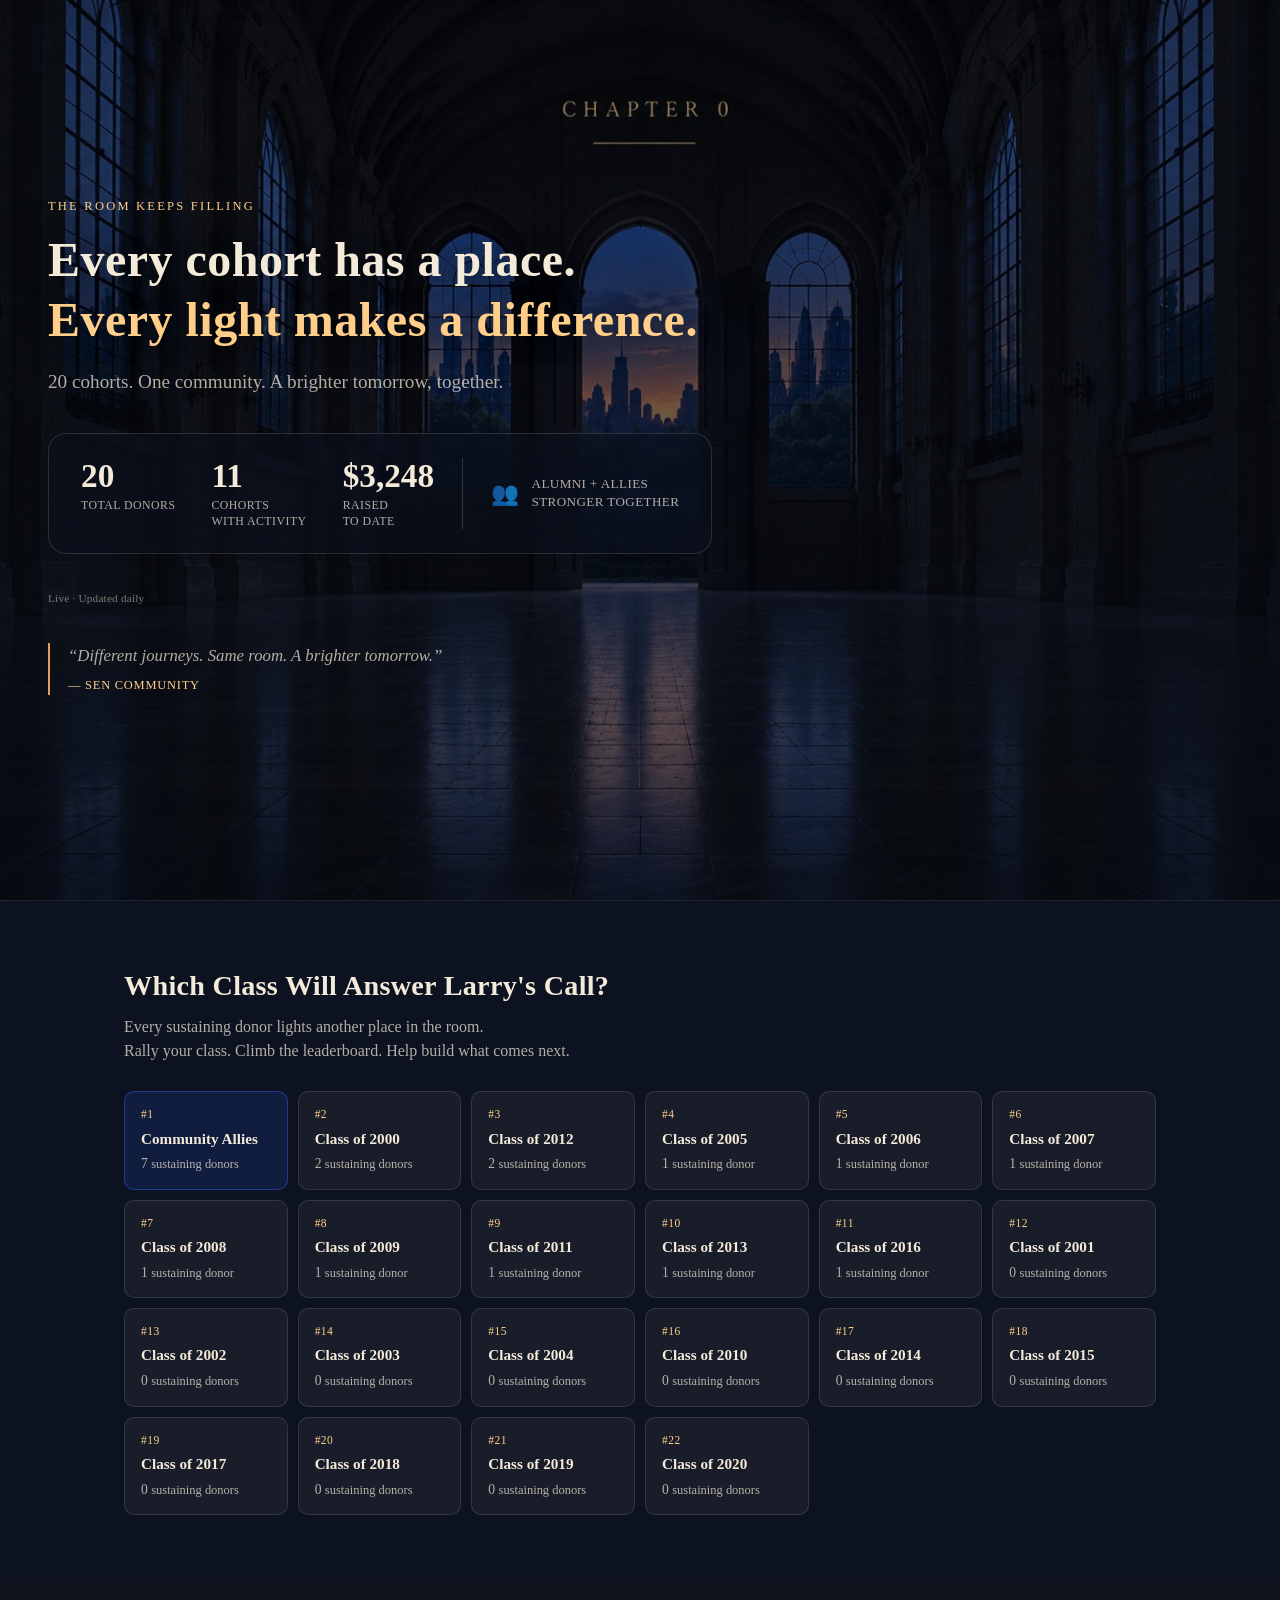
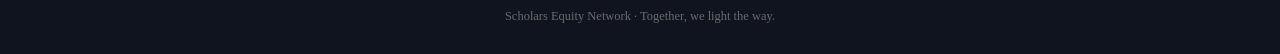
==== commit 5679bd07: "Move Additional Ways to Give section to the homepage (was mistakenly added to the leaderboard page)" ====
--- a/leaderboard.html
+++ b/leaderboard.html
@@ -79,33 +79,6 @@
     </div>
   </section>
 
-  <!-- ============================================================
-       ADDITIONAL WAYS TO GIVE
-       Inspired by a printed Whitman College giving-card layout Chau
-       liked -- two-column reference card above the footer for donors
-       who need DAF/securities/recurring-gift instructions rather than
-       a one-time credit-card gift.
-       ============================================================ -->
-  <section class="ways-to-give" aria-labelledby="waysToGiveHeading">
-    <div class="section-inner ways-to-give__inner">
-      <h2 id="waysToGiveHeading" class="ways-to-give__title">Additional Ways to Give</h2>
-      <div class="ways-to-give__grid">
-        <div class="ways-to-give__col">
-          <h3 class="ways-to-give__heading">Donor Advised Funds</h3>
-          <p class="ways-to-give__body">Your fund administrator will need the following to authorize a distribution:</p>
-          <p class="ways-to-give__detail">Legal name: Scholars Equity Network<br />Federal Tax ID (EIN): 85-2296933<br />Mailing address: 8 The Green #14887, Dover, DE 19901</p>
-        </div>
-        <div class="ways-to-give__col">
-          <h3 class="ways-to-give__heading">Appreciated Securities</h3>
-          <p class="ways-to-give__body">Interested in giving stocks, bonds, or mutual funds? Reach out to <a href="mailto:admin@scholarsequity.org">admin@scholarsequity.org</a> and we'll walk you through it.</p>
-
-          <h3 class="ways-to-give__heading">Recurring Gifts</h3>
-          <p class="ways-to-give__body">Set up an automatic monthly or yearly gift today at <a href="https://scholarsequity.org/donate">scholarsequity.org/donate</a>. Recurring support helps SEN plan ahead and invest with confidence year-round.</p>
-        </div>
-      </div>
-    </div>
-  </section>
-
   <footer class="site-footer lb-footer">
     <p>Scholars Equity Network &middot; Together, we light the way.</p>
   </footer>
--- a/styles.css
+++ b/styles.css
@@ -1287,6 +1287,74 @@
   opacity: 0.85;
 }
 
+/* ---- Additional Ways to Give ---------------------------------- */
+.ways-to-give {
+  background: var(--charcoal);
+  border-top: 1px solid rgba(244, 234, 217, 0.08);
+}
+
+.ways-to-give__inner {
+  padding-top: 48px;
+  padding-bottom: 48px;
+}
+
+.ways-to-give__title {
+  font-size: clamp(1.3rem, 2vw, 1.7rem);
+  color: var(--cream);
+  text-align: center;
+  margin-bottom: 32px;
+}
+
+.ways-to-give__grid {
+  display: grid;
+  grid-template-columns: 1fr 1fr;
+  gap: 32px 48px;
+  max-width: 800px;
+  margin: 0 auto;
+}
+
+.ways-to-give__col .ways-to-give__heading:not(:first-child) {
+  margin-top: 24px;
+}
+
+.ways-to-give__heading {
+  font-size: 0.95rem;
+  font-weight: 700;
+  color: var(--cream);
+  margin-bottom: 6px;
+}
+
+.ways-to-give__body {
+  font-size: 0.88rem;
+  line-height: 1.55;
+  color: var(--cream-dim);
+}
+
+.ways-to-give__body a {
+  color: var(--sen-blue);
+  font-weight: 700;
+  text-decoration: underline;
+  text-underline-offset: 2px;
+}
+
+.ways-to-give__body a:hover {
+  color: var(--amber-bright);
+}
+
+.ways-to-give__detail {
+  font-size: 0.88rem;
+  line-height: 1.7;
+  color: var(--cream-dim);
+  margin-top: 10px;
+}
+
+@media (max-width: 640px) {
+  .ways-to-give__grid {
+    grid-template-columns: 1fr;
+    gap: 28px;
+  }
+}
+
 .site-footer {
   padding: 28px 24px;
   text-align: center;
--- a/leaderboard.css
+++ b/leaderboard.css
@@ -219,78 +219,6 @@
   text-align: center;
 }
 
-/* ---- Additional Ways to Give ---------------------------------- */
-.ways-to-give {
-  background: var(--charcoal);
-  border-top: 1px solid rgba(244, 234, 217, 0.08);
-}
-
-.ways-to-give__inner {
-  padding-top: 48px;
-  padding-bottom: 48px;
-}
-
-.ways-to-give__title {
-  font-size: clamp(1.3rem, 2vw, 1.7rem);
-  color: var(--cream);
-  text-align: center;
-  margin-bottom: 32px;
-}
-
-.ways-to-give__grid {
-  display: grid;
-  grid-template-columns: 1fr 1fr;
-  gap: 32px 48px;
-  max-width: 800px;
-  margin: 0 auto;
-}
-
-.ways-to-give__col + .ways-to-give__col .ways-to-give__heading {
-  margin-top: 0;
-}
-
-.ways-to-give__col .ways-to-give__heading:not(:first-child) {
-  margin-top: 24px;
-}
-
-.ways-to-give__heading {
-  font-size: 0.95rem;
-  font-weight: 700;
-  color: var(--cream);
-  margin-bottom: 6px;
-}
-
-.ways-to-give__body {
-  font-size: 0.88rem;
-  line-height: 1.55;
-  color: var(--cream-dim);
-}
-
-.ways-to-give__body a {
-  color: var(--sen-blue);
-  font-weight: 700;
-  text-decoration: underline;
-  text-underline-offset: 2px;
-}
-
-.ways-to-give__body a:hover {
-  color: var(--amber-bright);
-}
-
-.ways-to-give__detail {
-  font-size: 0.88rem;
-  line-height: 1.7;
-  color: var(--cream-dim);
-  margin-top: 10px;
-}
-
-@media (max-width: 640px) {
-  .ways-to-give__grid {
-    grid-template-columns: 1fr;
-    gap: 28px;
-  }
-}
-
 @media (max-width: 720px) {
   .lb-hero__overlay {
     padding: 32px 24px 40px;
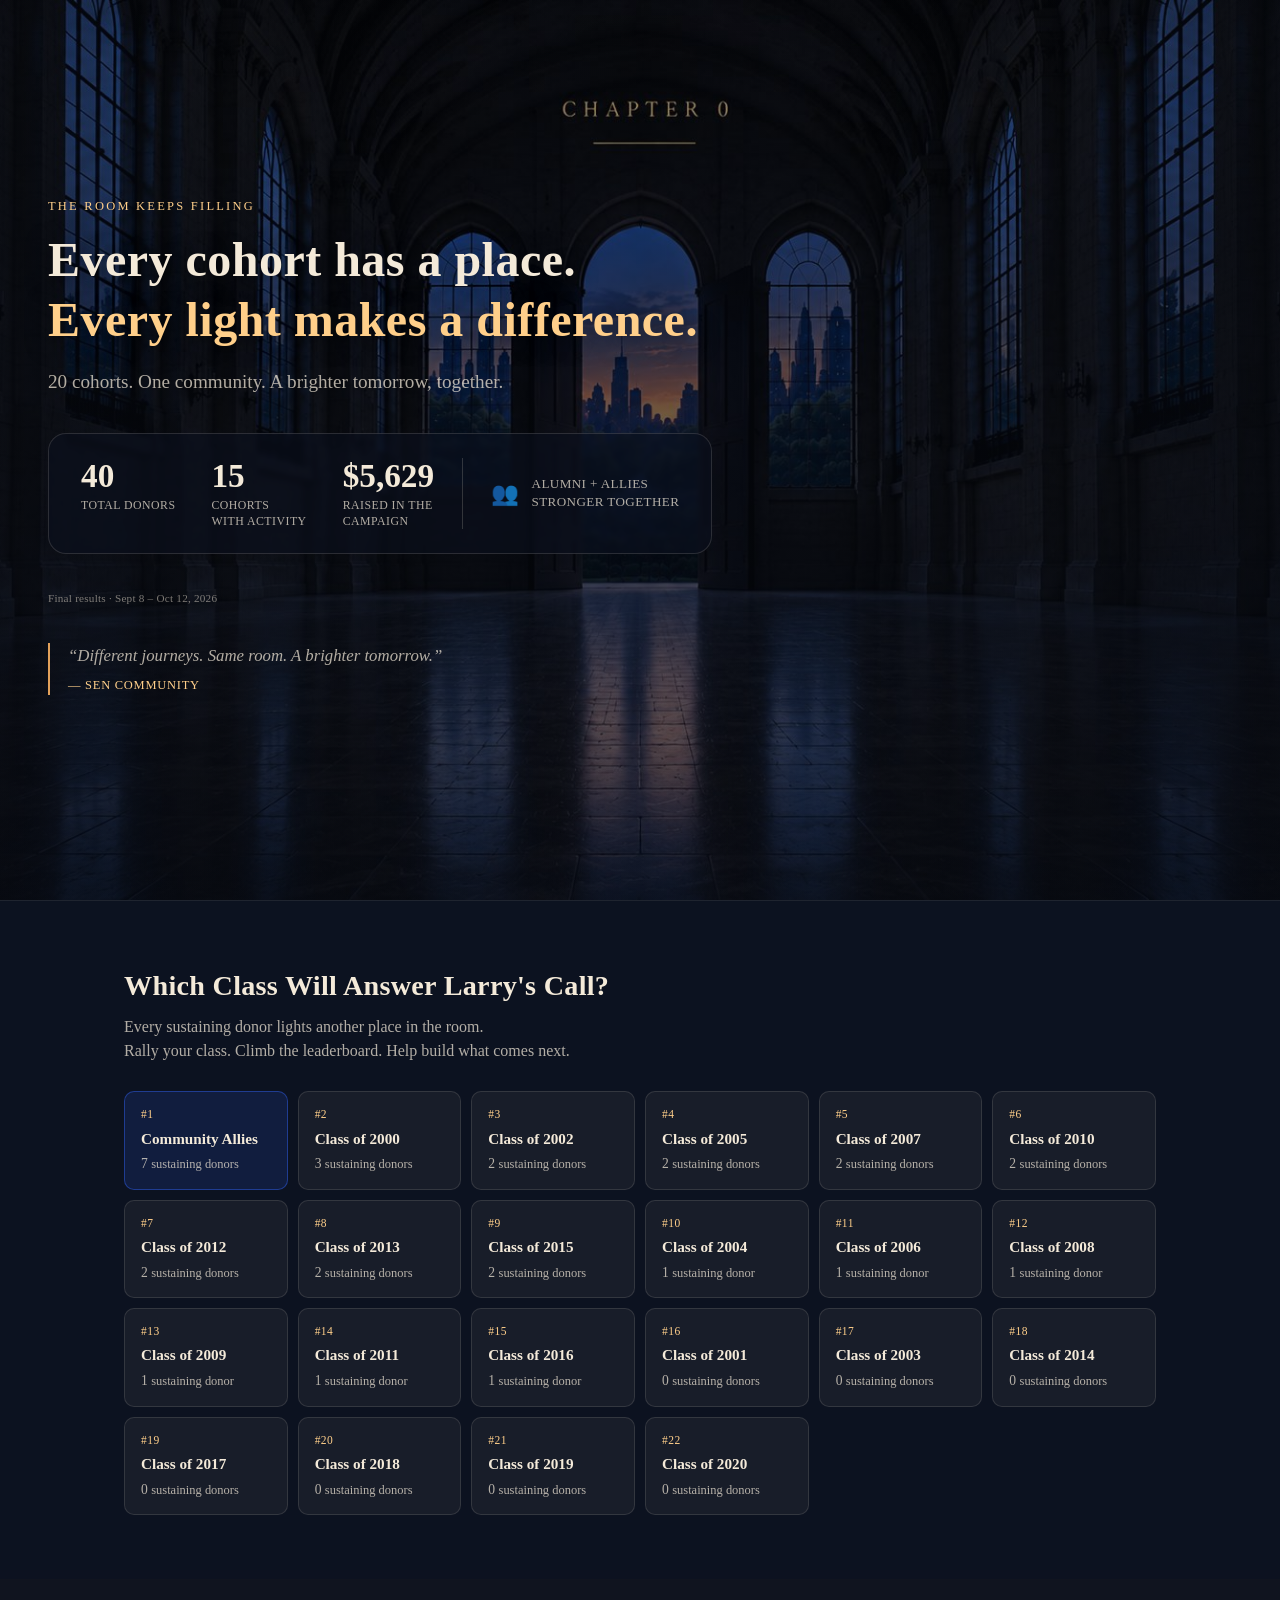
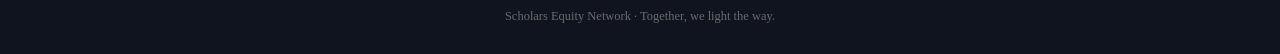
==== commit b8fb4186: "Close campaign: add closed banner, final-results labels, campaign dates Co-Authored-By: Claude Sonne" ====
--- a/leaderboard.html
+++ b/leaderboard.html
@@ -45,7 +45,7 @@
           </div>
           <div class="lb-stat">
             <span class="lb-stat__value" id="lbTotalRaised">$370</span>
-            <span class="lb-stat__label">Raised<br />To Date</span>
+            <span class="lb-stat__label">Raised in the<br />Campaign</span>
           </div>
         </div>
         <div class="lb-stats__divider" aria-hidden="true"></div>
@@ -54,7 +54,7 @@
           <span>Alumni + Allies<br />Stronger Together</span>
         </div>
       </div>
-      <p class="lb-updated" id="lbLastUpdated" title="Last updated September 11, 2026">Live &middot; Updated daily</p>
+      <p class="lb-updated" id="lbLastUpdated" >Final results &middot; Sept 8 &ndash; Oct 12, 2026</p>
 
       <blockquote class="lb-quote">
         &ldquo;Different journeys. Same room. A brighter tomorrow.&rdquo;
--- a/styles.css
+++ b/styles.css
@@ -1563,3 +1563,21 @@
     transition: none !important;
   }
 }
+
+/* ---- Campaign-closed banner (top of page) ---- */
+.closed-banner {
+  background: var(--sen-navy, #000744);
+  border-bottom: 2px solid #3162F5;
+  color: #fff;
+  padding: 12px 16px;
+  text-align: center;
+  position: relative;
+  z-index: 50;
+}
+.closed-banner__text {
+  margin: 0 auto;
+  max-width: 960px;
+  font-size: 0.95rem;
+  line-height: 1.5;
+}
+.closed-banner__text strong { font-weight: 700; }
